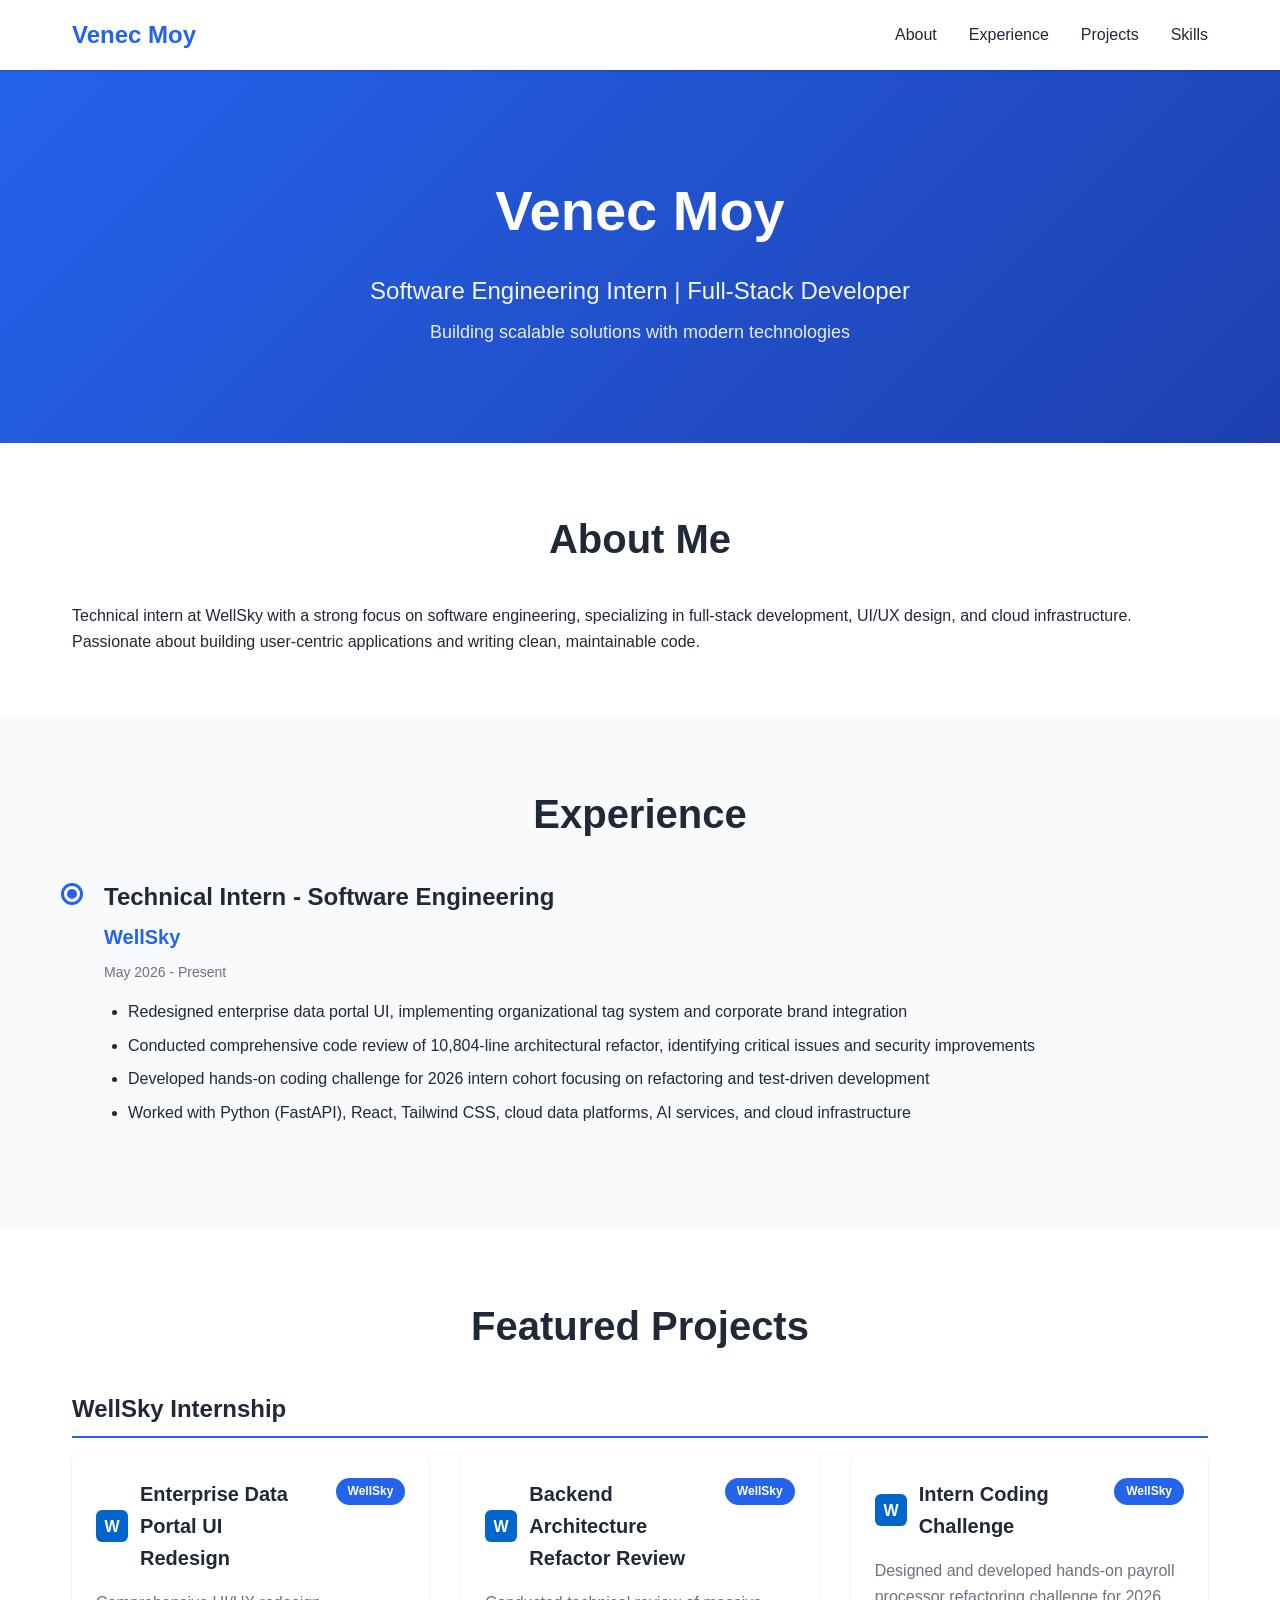
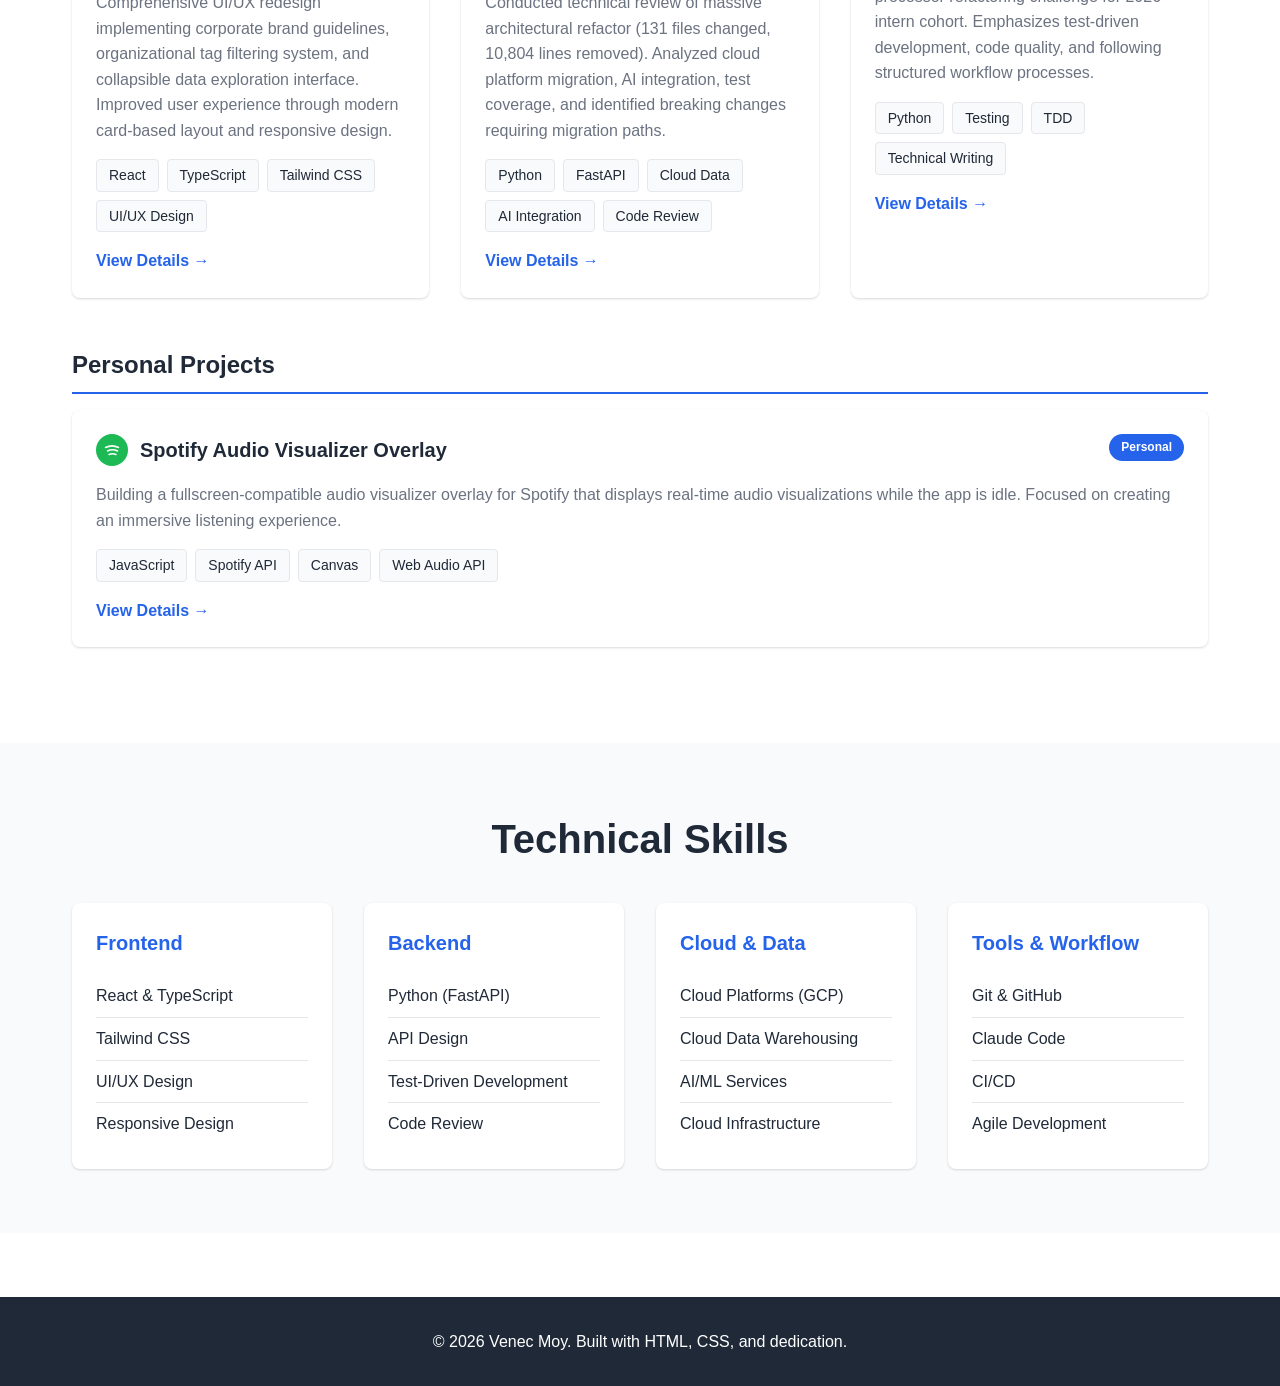
==== index.html @ 19a51bcb "Organize projects by category (WellSky vs Personal) - Separated WellSky projects from Personal proje" ====
<!DOCTYPE html>
<html lang="en">
<head>
    <meta charset="UTF-8">
    <meta name="viewport" content="width=device-width, initial-scale=1.0">
    <title>Venec Moy - Software Engineering Portfolio</title>
    <link rel="stylesheet" href="styles.css">
</head>
<body>
    <nav class="navbar">
        <div class="container">
            <h1 class="logo">Venec Moy</h1>
            <ul class="nav-links">
                <li><a href="#about">About</a></li>
                <li><a href="#experience">Experience</a></li>
                <li><a href="#projects">Projects</a></li>
                <li><a href="#skills">Skills</a></li>
            </ul>
        </div>
    </nav>

    <header class="hero">
        <div class="container">
            <h1>Venec Moy</h1>
            <p class="subtitle">Software Engineering Intern | Full-Stack Developer</p>
            <p class="tagline">Building scalable solutions with modern technologies</p>
        </div>
    </header>

    <section id="about" class="section">
        <div class="container">
            <h2>About Me</h2>
            <p>
                Technical intern at WellSky with a strong focus on software engineering,
                specializing in full-stack development, UI/UX design, and cloud infrastructure.
                Passionate about building user-centric applications and writing clean, maintainable code.
            </p>
        </div>
    </section>

    <section id="experience" class="section bg-light">
        <div class="container">
            <h2>Experience</h2>
            <div class="timeline">
                <div class="timeline-item">
                    <div class="timeline-dot"></div>
                    <div class="timeline-content">
                        <h3>Technical Intern - Software Engineering</h3>
                        <h4>WellSky</h4>
                        <p class="date">May 2026 - Present</p>
                        <ul>
                            <li>Redesigned enterprise data portal UI, implementing organizational tag system and corporate brand integration</li>
                            <li>Conducted comprehensive code review of 10,804-line architectural refactor, identifying critical issues and security improvements</li>
                            <li>Developed hands-on coding challenge for 2026 intern cohort focusing on refactoring and test-driven development</li>
                            <li>Worked with Python (FastAPI), React, Tailwind CSS, cloud data platforms, AI services, and cloud infrastructure</li>
                        </ul>
                    </div>
                </div>
            </div>
        </div>
    </section>

    <section id="projects" class="section">
        <div class="container">
            <h2>Featured Projects</h2>

            <!-- WellSky Projects -->
            <h3 class="project-category-title">WellSky Internship</h3>
            <div class="projects-grid">

                <div class="project-card">
                    <div class="project-header">
                        <div class="project-title-with-logo">
                            <img src="images/logos/wellsky-logo.svg" alt="WellSky" class="project-logo">
                            <h3>Enterprise Data Portal UI Redesign</h3>
                        </div>
                        <span class="project-tag">WellSky</span>
                    </div>
                    <p class="project-description">
                        Comprehensive UI/UX redesign implementing corporate brand guidelines, organizational tag filtering system,
                        and collapsible data exploration interface. Improved user experience through modern card-based layout
                        and responsive design.
                    </p>
                    <div class="tech-stack">
                        <span class="tech-tag">React</span>
                        <span class="tech-tag">TypeScript</span>
                        <span class="tech-tag">Tailwind CSS</span>
                        <span class="tech-tag">UI/UX Design</span>
                    </div>
                    <a href="projects/data-portal-redesign.html" class="project-link">View Details →</a>
                </div>

                <div class="project-card">
                    <div class="project-header">
                        <div class="project-title-with-logo">
                            <img src="images/logos/wellsky-logo.svg" alt="WellSky" class="project-logo">
                            <h3>Backend Architecture Refactor Review</h3>
                        </div>
                        <span class="project-tag">WellSky</span>
                    </div>
                    <p class="project-description">
                        Conducted technical review of massive architectural refactor (131 files changed, 10,804 lines removed).
                        Analyzed cloud platform migration, AI integration, test coverage, and identified breaking changes
                        requiring migration paths.
                    </p>
                    <div class="tech-stack">
                        <span class="tech-tag">Python</span>
                        <span class="tech-tag">FastAPI</span>
                        <span class="tech-tag">Cloud Data</span>
                        <span class="tech-tag">AI Integration</span>
                        <span class="tech-tag">Code Review</span>
                    </div>
                    <a href="projects/data-formulator-review.html" class="project-link">View Details →</a>
                </div>

                <div class="project-card">
                    <div class="project-header">
                        <div class="project-title-with-logo">
                            <img src="images/logos/wellsky-logo.svg" alt="WellSky" class="project-logo">
                            <h3>Intern Coding Challenge</h3>
                        </div>
                        <span class="project-tag">WellSky</span>
                    </div>
                    <p class="project-description">
                        Designed and developed hands-on payroll processor refactoring challenge for 2026 intern cohort.
                        Emphasizes test-driven development, code quality, and following structured workflow processes.
                    </p>
                    <div class="tech-stack">
                        <span class="tech-tag">Python</span>
                        <span class="tech-tag">Testing</span>
                        <span class="tech-tag">TDD</span>
                        <span class="tech-tag">Technical Writing</span>
                    </div>
                    <a href="projects/intern-quiz.html" class="project-link">View Details →</a>
                </div>

            </div>

            <!-- Personal Projects -->
            <h3 class="project-category-title">Personal Projects</h3>
            <div class="projects-grid">

                <div class="project-card">
                    <div class="project-header">
                        <div class="project-title-with-logo">
                            <img src="images/logos/spotify-logo.svg" alt="Spotify" class="project-logo">
                            <h3>Spotify Audio Visualizer Overlay</h3>
                        </div>
                        <span class="project-tag">Personal</span>
                    </div>
                    <p class="project-description">
                        Building a fullscreen-compatible audio visualizer overlay for Spotify that displays real-time
                        audio visualizations while the app is idle. Focused on creating an immersive listening experience.
                    </p>
                    <div class="tech-stack">
                        <span class="tech-tag">JavaScript</span>
                        <span class="tech-tag">Spotify API</span>
                        <span class="tech-tag">Canvas</span>
                        <span class="tech-tag">Web Audio API</span>
                    </div>
                    <a href="projects/spotify-visualizer.html" class="project-link">View Details →</a>
                </div>

            </div>
        </div>
    </section>

    <section id="skills" class="section bg-light">
        <div class="container">
            <h2>Technical Skills</h2>
            <div class="skills-grid">
                <div class="skill-category">
                    <h3>Frontend</h3>
                    <ul>
                        <li>React & TypeScript</li>
                        <li>Tailwind CSS</li>
                        <li>UI/UX Design</li>
                        <li>Responsive Design</li>
                    </ul>
                </div>
                <div class="skill-category">
                    <h3>Backend</h3>
                    <ul>
                        <li>Python (FastAPI)</li>
                        <li>API Design</li>
                        <li>Test-Driven Development</li>
                        <li>Code Review</li>
                    </ul>
                </div>
                <div class="skill-category">
                    <h3>Cloud & Data</h3>
                    <ul>
                        <li>Cloud Platforms (GCP)</li>
                        <li>Cloud Data Warehousing</li>
                        <li>AI/ML Services</li>
                        <li>Cloud Infrastructure</li>
                    </ul>
                </div>
                <div class="skill-category">
                    <h3>Tools & Workflow</h3>
                    <ul>
                        <li>Git & GitHub</li>
                        <li>Claude Code</li>
                        <li>CI/CD</li>
                        <li>Agile Development</li>
                    </ul>
                </div>
            </div>
        </div>
    </section>

    <footer class="footer">
        <div class="container">
            <p>&copy; 2026 Venec Moy. Built with HTML, CSS, and dedication.</p>
        </div>
    </footer>
</body>
</html>
---- styles.css ----
* {
    margin: 0;
    padding: 0;
    box-sizing: border-box;
}

:root {
    --primary-color: #2563eb;
    --secondary-color: #1e40af;
    --text-color: #1f2937;
    --text-light: #6b7280;
    --bg-light: #f9fafb;
    --border-color: #e5e7eb;
    --card-shadow: 0 1px 3px 0 rgba(0, 0, 0, 0.1), 0 1px 2px 0 rgba(0, 0, 0, 0.06);
    --card-shadow-hover: 0 10px 15px -3px rgba(0, 0, 0, 0.1), 0 4px 6px -2px rgba(0, 0, 0, 0.05);
}

body {
    font-family: -apple-system, BlinkMacSystemFont, 'Segoe UI', Roboto, 'Helvetica Neue', Arial, sans-serif;
    line-height: 1.6;
    color: var(--text-color);
}

.container {
    max-width: 1200px;
    margin: 0 auto;
    padding: 0 2rem;
}

/* Navbar */
.navbar {
    background: white;
    box-shadow: var(--card-shadow);
    position: sticky;
    top: 0;
    z-index: 100;
}

.navbar .container {
    display: flex;
    justify-content: space-between;
    align-items: center;
    padding: 1rem 2rem;
}

.logo {
    font-size: 1.5rem;
    font-weight: 700;
    color: var(--primary-color);
}

.nav-links {
    display: flex;
    list-style: none;
    gap: 2rem;
}

.nav-links a {
    text-decoration: none;
    color: var(--text-color);
    font-weight: 500;
    transition: color 0.3s;
}

.nav-links a:hover {
    color: var(--primary-color);
}

/* Hero Section */
.hero {
    background: linear-gradient(135deg, var(--primary-color) 0%, var(--secondary-color) 100%);
    color: white;
    padding: 6rem 0;
    text-align: center;
}

.hero h1 {
    font-size: 3.5rem;
    margin-bottom: 1rem;
    font-weight: 700;
}

.hero .subtitle {
    font-size: 1.5rem;
    margin-bottom: 0.5rem;
    opacity: 0.95;
}

.hero .tagline {
    font-size: 1.125rem;
    opacity: 0.9;
}

/* Sections */
.section {
    padding: 4rem 0;
}

.section h2 {
    font-size: 2.5rem;
    margin-bottom: 2rem;
    text-align: center;
    color: var(--text-color);
}

.bg-light {
    background-color: var(--bg-light);
}

/* Timeline */
.timeline {
    position: relative;
    padding-left: 2rem;
}

.timeline-item {
    position: relative;
    padding-bottom: 2rem;
}

.timeline-dot {
    position: absolute;
    left: -2.5rem;
    top: 0.5rem;
    width: 1rem;
    height: 1rem;
    background-color: var(--primary-color);
    border-radius: 50%;
    border: 3px solid white;
    box-shadow: 0 0 0 3px var(--primary-color);
}

.timeline-content h3 {
    font-size: 1.5rem;
    margin-bottom: 0.25rem;
    color: var(--text-color);
}

.timeline-content h4 {
    font-size: 1.25rem;
    color: var(--primary-color);
    margin-bottom: 0.5rem;
}

.timeline-content .date {
    color: var(--text-light);
    font-size: 0.875rem;
    margin-bottom: 1rem;
}

.timeline-content ul {
    margin-left: 1.5rem;
}

.timeline-content li {
    margin-bottom: 0.5rem;
    color: var(--text-color);
}

/* Project Categories */
.project-category-title {
    font-size: 1.5rem;
    color: var(--text-color);
    margin-top: 3rem;
    margin-bottom: 1rem;
    padding-bottom: 0.5rem;
    border-bottom: 2px solid var(--primary-color);
    font-weight: 600;
}

.project-category-title:first-of-type {
    margin-top: 2rem;
}

/* Projects Grid */
.projects-grid {
    display: grid;
    grid-template-columns: repeat(auto-fit, minmax(300px, 1fr));
    gap: 2rem;
    margin-bottom: 2rem;
}

.project-card {
    background: white;
    border-radius: 0.5rem;
    padding: 1.5rem;
    box-shadow: var(--card-shadow);
    transition: transform 0.3s, box-shadow 0.3s;
}

.project-card:hover {
    transform: translateY(-4px);
    box-shadow: var(--card-shadow-hover);
}

.project-header {
    display: flex;
    justify-content: space-between;
    align-items: flex-start;
    margin-bottom: 1rem;
    gap: 1rem;
}

.project-title-with-logo {
    display: flex;
    align-items: center;
    gap: 0.75rem;
    flex: 1;
}

.project-logo {
    width: 32px;
    height: 32px;
    object-fit: contain;
    flex-shrink: 0;
}

.project-header h3 {
    font-size: 1.25rem;
    color: var(--text-color);
    flex: 1;
}

.project-tag {
    background-color: var(--primary-color);
    color: white;
    padding: 0.25rem 0.75rem;
    border-radius: 9999px;
    font-size: 0.75rem;
    font-weight: 600;
    white-space: nowrap;
    margin-left: 0.5rem;
}

.project-description {
    color: var(--text-light);
    margin-bottom: 1rem;
    line-height: 1.6;
}

.tech-stack {
    display: flex;
    flex-wrap: wrap;
    gap: 0.5rem;
    margin-bottom: 1rem;
}

.tech-tag {
    background-color: var(--bg-light);
    color: var(--text-color);
    padding: 0.25rem 0.75rem;
    border-radius: 0.25rem;
    font-size: 0.875rem;
    border: 1px solid var(--border-color);
}

.project-link {
    color: var(--primary-color);
    text-decoration: none;
    font-weight: 600;
    display: inline-block;
    transition: color 0.3s;
}

.project-link:hover {
    color: var(--secondary-color);
}

/* Skills Grid */
.skills-grid {
    display: grid;
    grid-template-columns: repeat(auto-fit, minmax(250px, 1fr));
    gap: 2rem;
    margin-top: 2rem;
}

.skill-category {
    background: white;
    padding: 1.5rem;
    border-radius: 0.5rem;
    box-shadow: var(--card-shadow);
}

.skill-category h3 {
    font-size: 1.25rem;
    margin-bottom: 1rem;
    color: var(--primary-color);
    text-align: left;
}

.skill-category ul {
    list-style: none;
}

.skill-category li {
    padding: 0.5rem 0;
    color: var(--text-color);
    border-bottom: 1px solid var(--border-color);
}

.skill-category li:last-child {
    border-bottom: none;
}

/* Footer */
.footer {
    background-color: var(--text-color);
    color: white;
    text-align: center;
    padding: 2rem 0;
    margin-top: 4rem;
}

/* Responsive */
@media (max-width: 768px) {
    .hero h1 {
        font-size: 2.5rem;
    }

    .hero .subtitle {
        font-size: 1.25rem;
    }

    .navbar .container {
        flex-direction: column;
        gap: 1rem;
    }

    .nav-links {
        gap: 1rem;
    }

    .section h2 {
        font-size: 2rem;
    }

    .projects-grid {
        grid-template-columns: 1fr;
    }
}
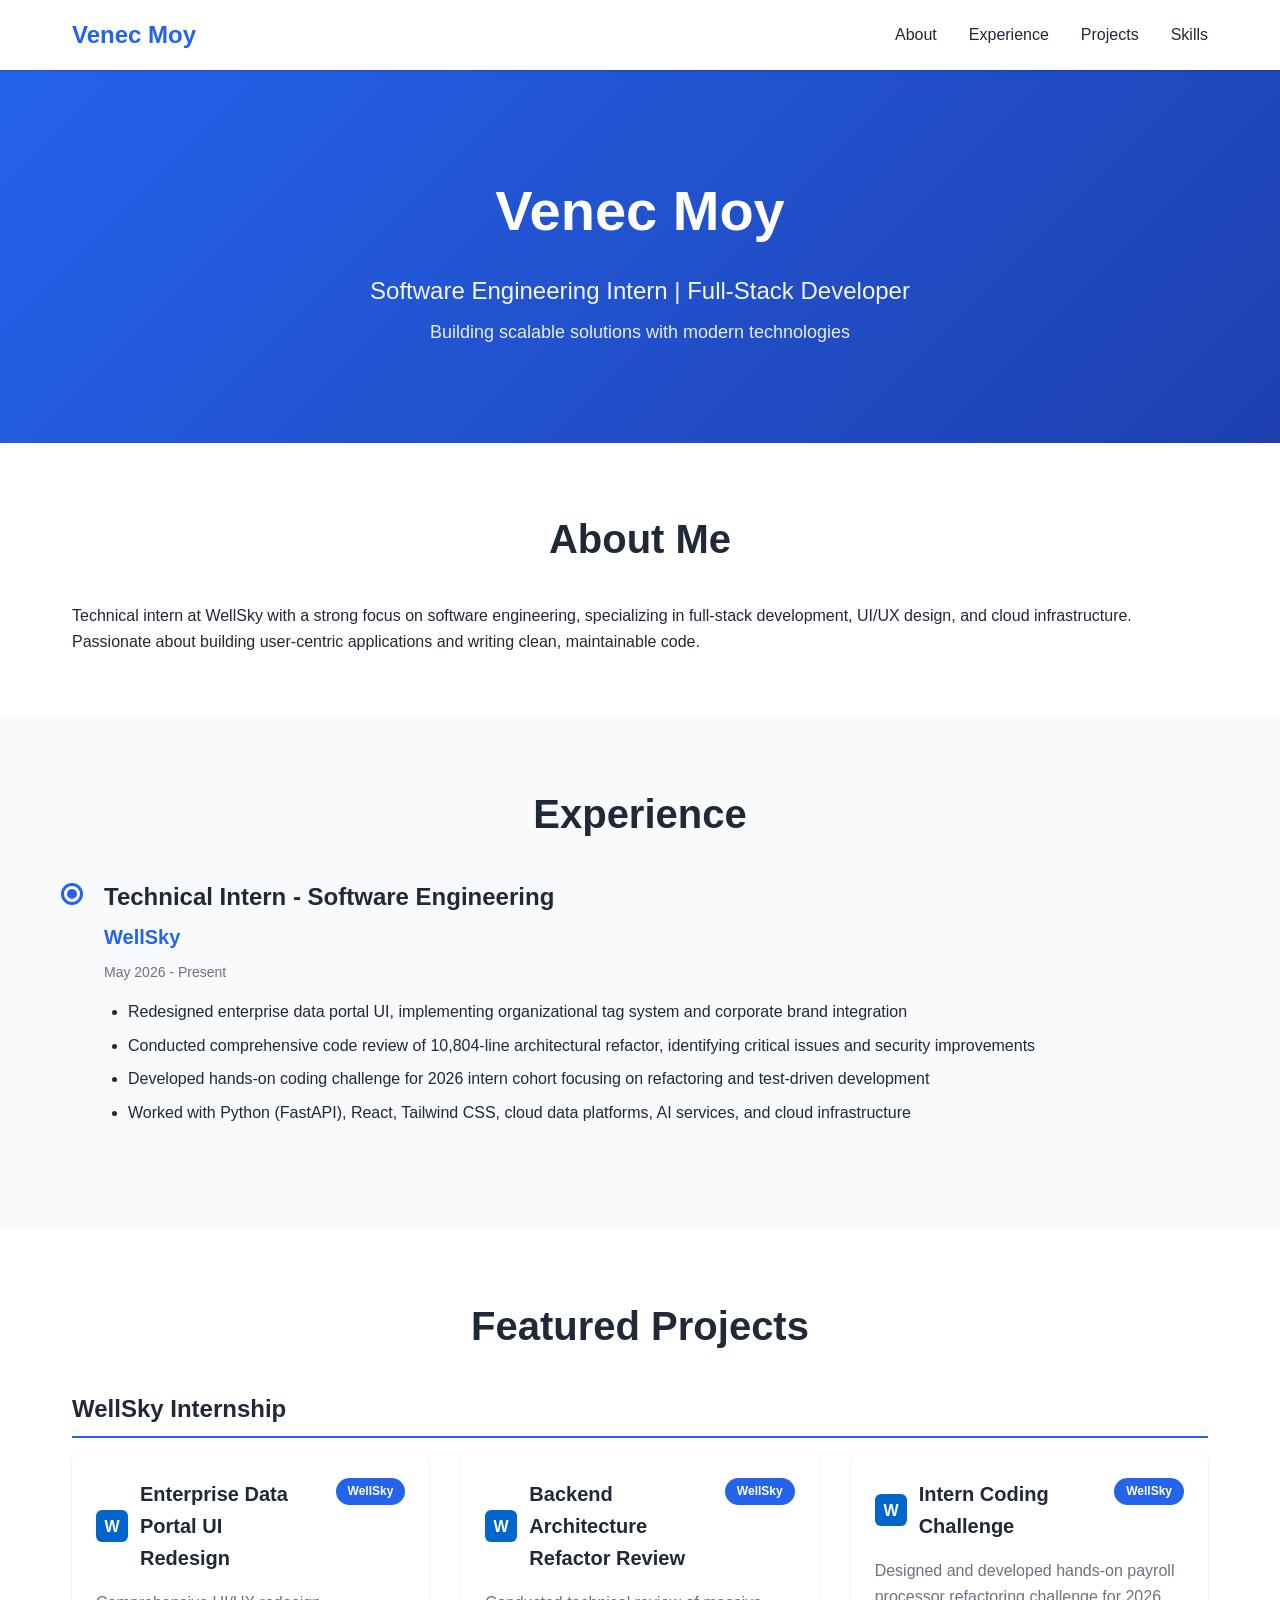
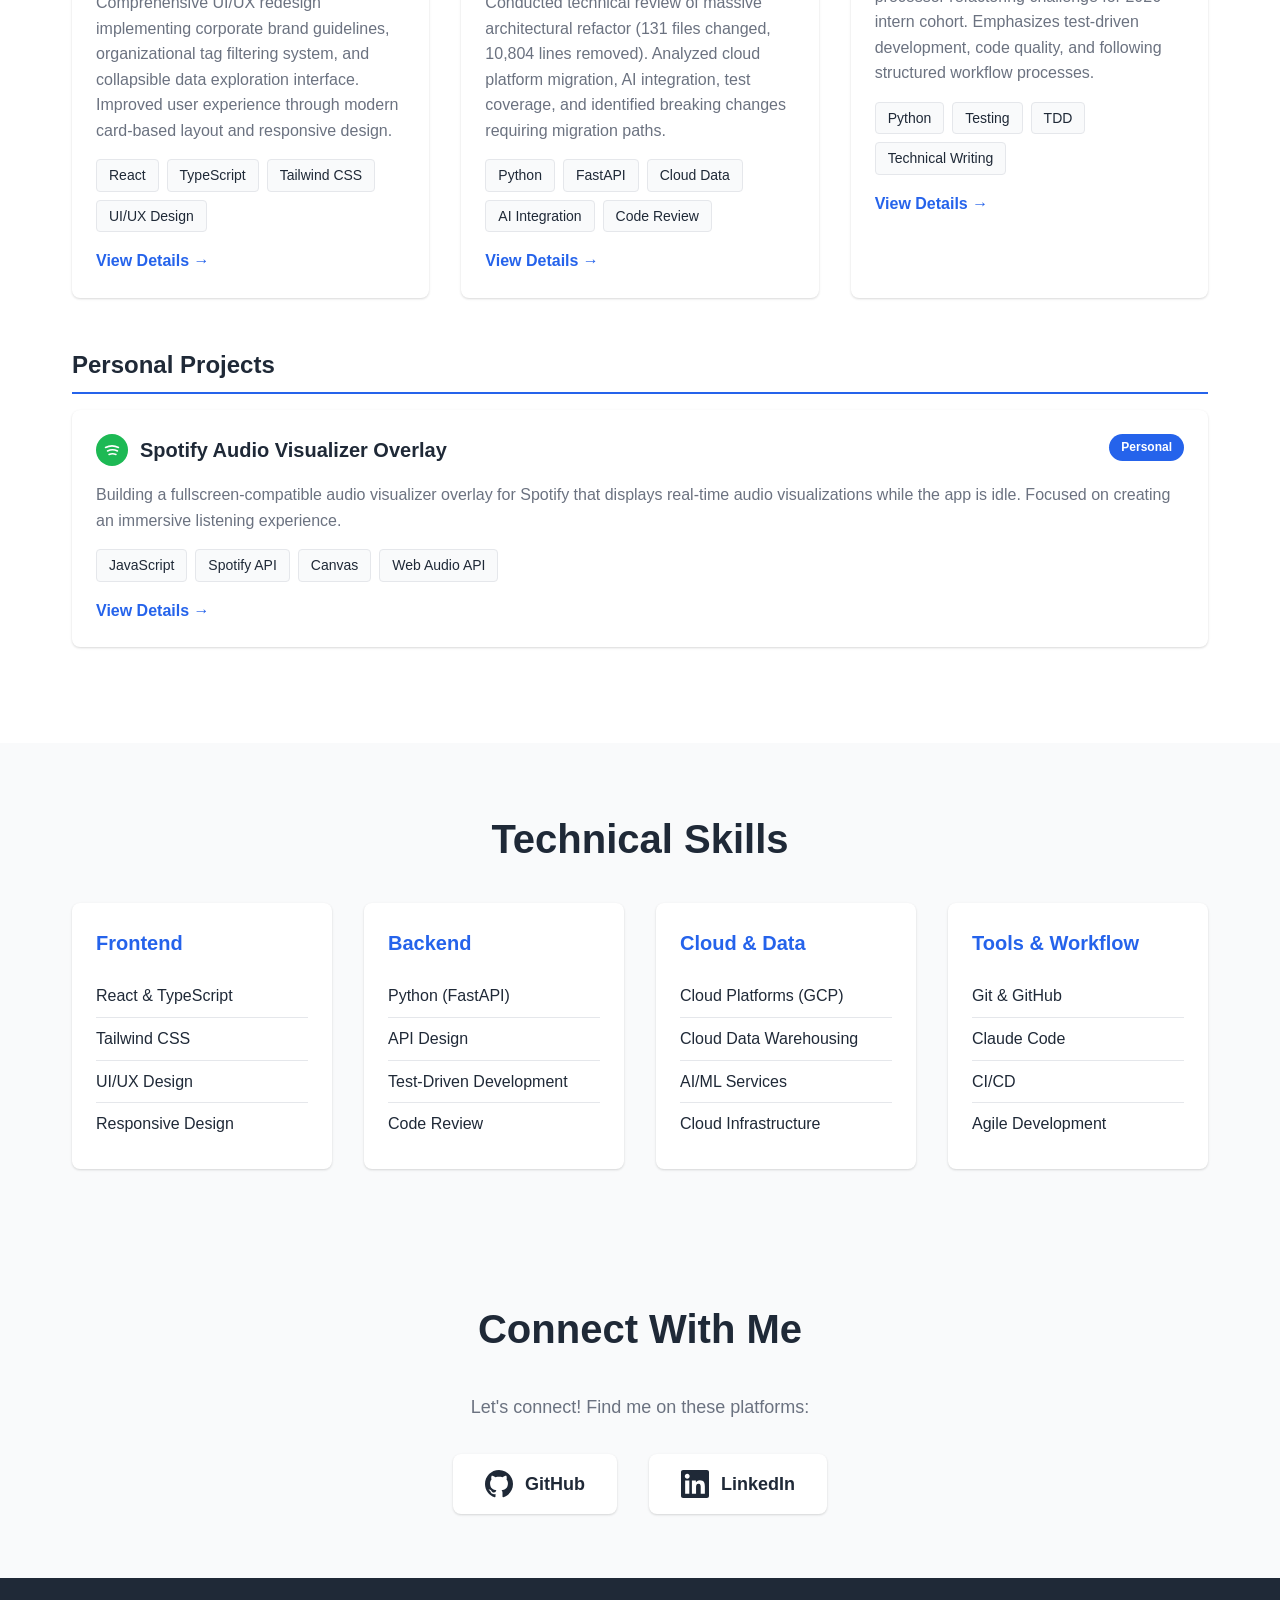
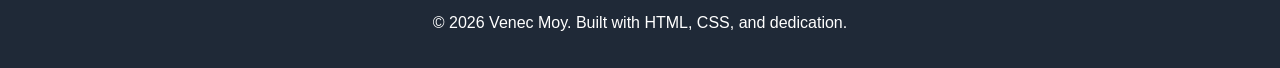
==== commit 456b47b1: "Add Connect With Me section with GitHub and LinkedIn links" ====
--- a/index.html
+++ b/index.html
@@ -209,6 +209,28 @@
         </div>
     </section>
 
+    <!-- Connect Section -->
+    <section id="connect" class="section connect-section">
+        <div class="container">
+            <h2 class="section-title">Connect With Me</h2>
+            <p class="connect-intro">Let's connect! Find me on these platforms:</p>
+            <div class="social-links">
+                <a href="https://github.com/venecsmoy" target="_blank" rel="noopener noreferrer" class="social-link">
+                    <svg class="social-icon" viewBox="0 0 24 24" fill="currentColor">
+                        <path d="M12 0c-6.626 0-12 5.373-12 12 0 5.302 3.438 9.8 8.207 11.387.599.111.793-.261.793-.577v-2.234c-3.338.726-4.033-1.416-4.033-1.416-.546-1.387-1.333-1.756-1.333-1.756-1.089-.745.083-.729.083-.729 1.205.084 1.839 1.237 1.839 1.237 1.07 1.834 2.807 1.304 3.492.997.107-.775.418-1.305.762-1.604-2.665-.305-5.467-1.334-5.467-5.931 0-1.311.469-2.381 1.236-3.221-.124-.303-.535-1.524.117-3.176 0 0 1.008-.322 3.301 1.23.957-.266 1.983-.399 3.003-.404 1.02.005 2.047.138 3.006.404 2.291-1.552 3.297-1.23 3.297-1.23.653 1.653.242 2.874.118 3.176.77.84 1.235 1.911 1.235 3.221 0 4.609-2.807 5.624-5.479 5.921.43.372.823 1.102.823 2.222v3.293c0 .319.192.694.801.576 4.765-1.589 8.199-6.086 8.199-11.386 0-6.627-5.373-12-12-12z"/>
+                    </svg>
+                    <span>GitHub</span>
+                </a>
+                <a href="https://www.linkedin.com/in/venec-moy" target="_blank" rel="noopener noreferrer" class="social-link">
+                    <svg class="social-icon" viewBox="0 0 24 24" fill="currentColor">
+                        <path d="M20.447 20.452h-3.554v-5.569c0-1.328-.027-3.037-1.852-3.037-1.853 0-2.136 1.445-2.136 2.939v5.667H9.351V9h3.414v1.561h.046c.477-.9 1.637-1.85 3.37-1.85 3.601 0 4.267 2.37 4.267 5.455v6.286zM5.337 7.433c-1.144 0-2.063-.926-2.063-2.065 0-1.138.92-2.063 2.063-2.063 1.14 0 2.064.925 2.064 2.063 0 1.139-.925 2.065-2.064 2.065zm1.782 13.019H3.555V9h3.564v11.452zM22.225 0H1.771C.792 0 0 .774 0 1.729v20.542C0 23.227.792 24 1.771 24h20.451C23.2 24 24 23.227 24 22.271V1.729C24 .774 23.2 0 22.222 0h.003z"/>
+                    </svg>
+                    <span>LinkedIn</span>
+                </a>
+            </div>
+        </div>
+    </section>
+
     <footer class="footer">
         <div class="container">
             <p>&copy; 2026 Venec Moy. Built with HTML, CSS, and dedication.</p>
--- a/styles.css
+++ b/styles.css
@@ -302,13 +302,63 @@
     border-bottom: none;
 }
 
+/* Connect Section */
+.connect-section {
+    background-color: var(--bg-light);
+    padding: 4rem 0;
+    text-align: center;
+}
+
+.connect-intro {
+    color: var(--text-light);
+    font-size: 1.125rem;
+    margin-bottom: 2rem;
+}
+
+.social-links {
+    display: flex;
+    justify-content: center;
+    gap: 2rem;
+    flex-wrap: wrap;
+}
+
+.social-link {
+    display: flex;
+    align-items: center;
+    gap: 0.75rem;
+    background: white;
+    padding: 1rem 2rem;
+    border-radius: 0.5rem;
+    text-decoration: none;
+    color: var(--text-color);
+    font-weight: 600;
+    font-size: 1.125rem;
+    box-shadow: var(--card-shadow);
+    transition: all 0.3s ease;
+}
+
+.social-link:hover {
+    transform: translateY(-4px);
+    box-shadow: var(--card-shadow-hover);
+    color: var(--primary-color);
+}
+
+.social-icon {
+    width: 28px;
+    height: 28px;
+    transition: transform 0.3s ease;
+}
+
+.social-link:hover .social-icon {
+    transform: scale(1.1);
+}
+
 /* Footer */
 .footer {
     background-color: var(--text-color);
     color: white;
     text-align: center;
     padding: 2rem 0;
-    margin-top: 4rem;
 }
 
 /* Responsive */
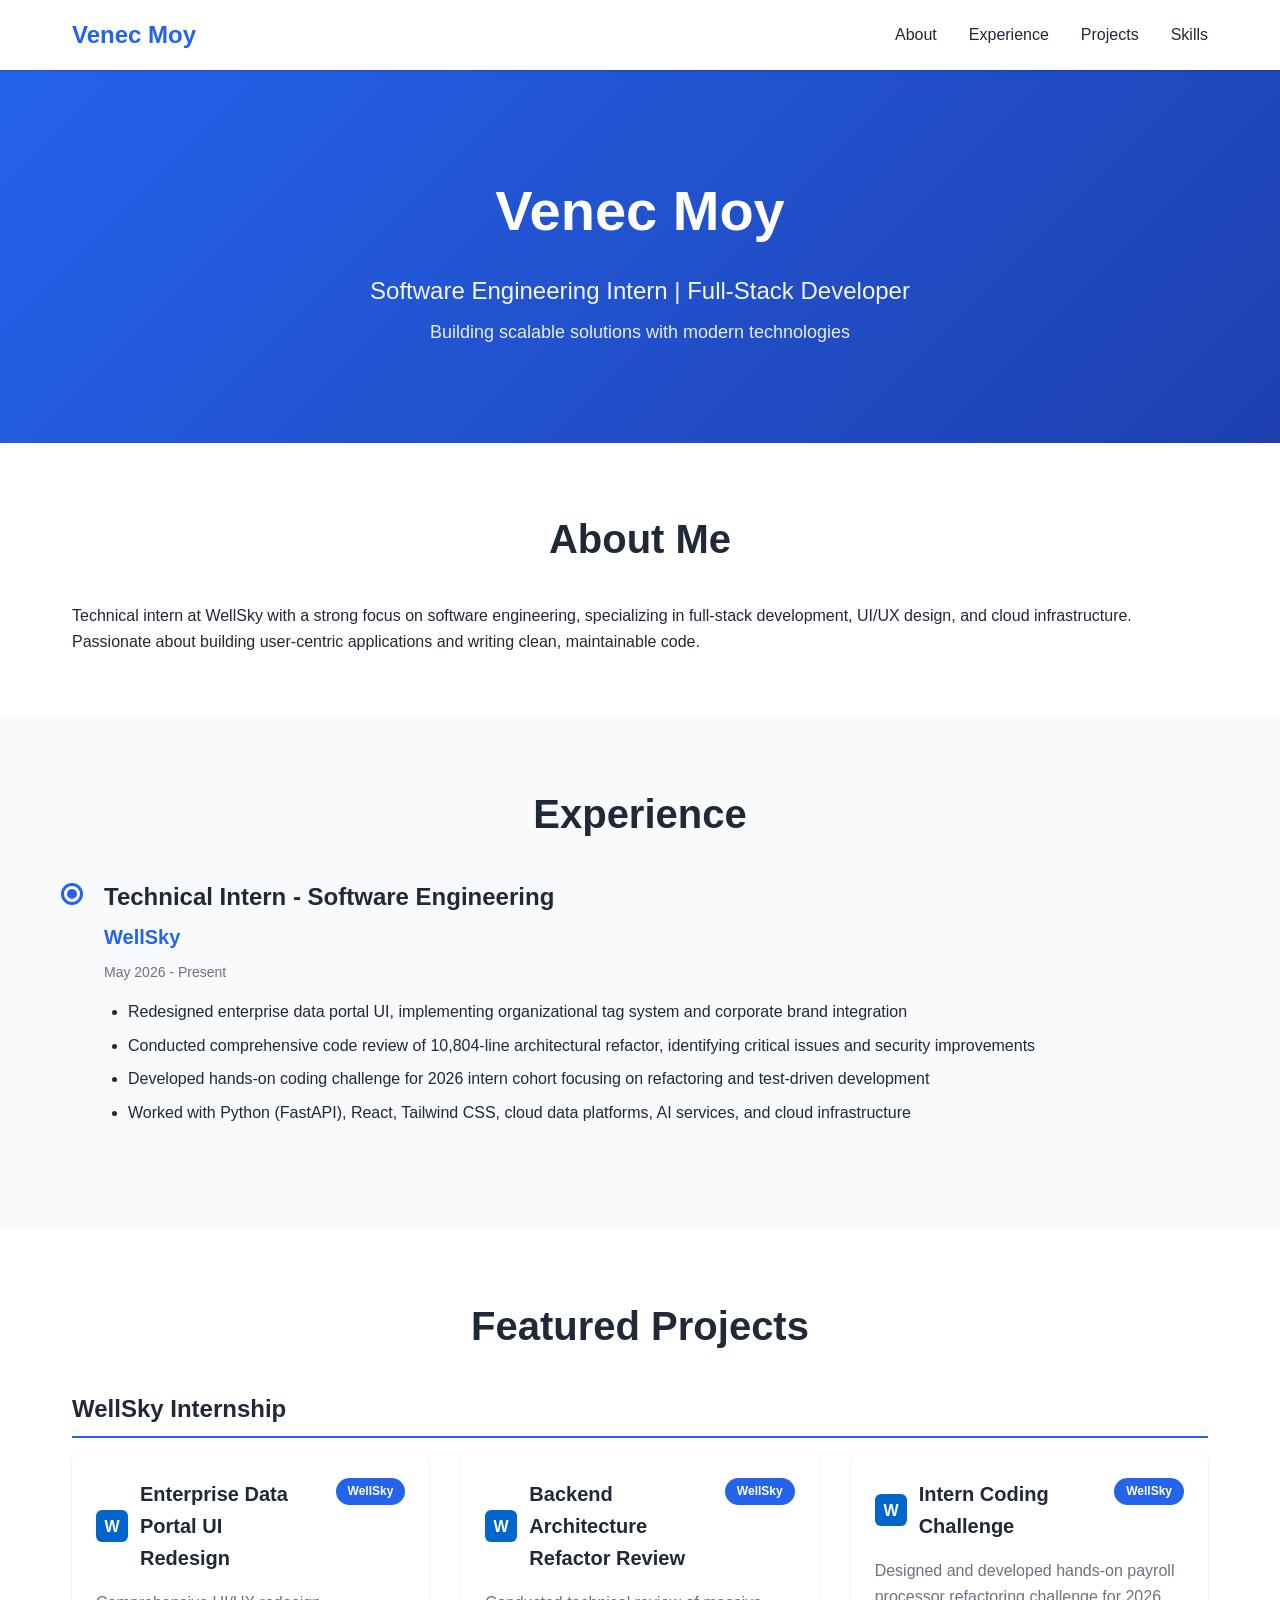
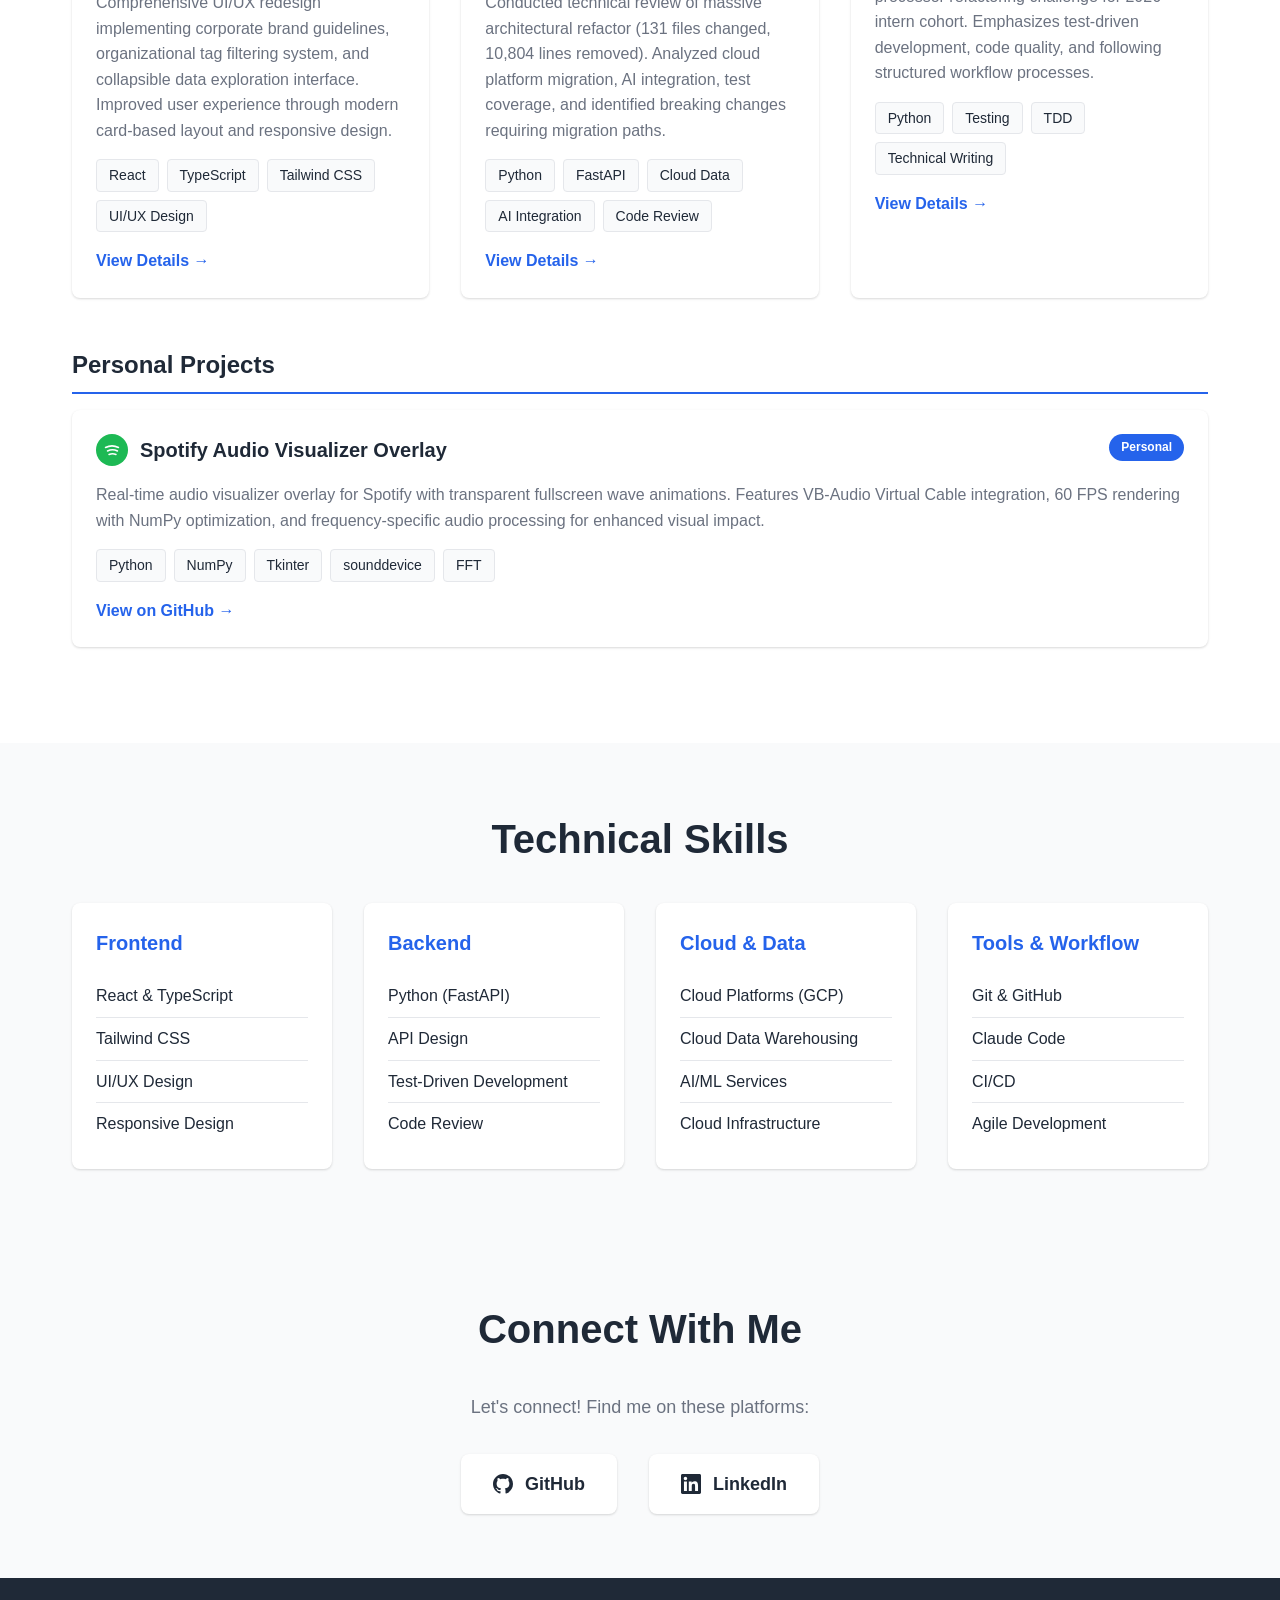
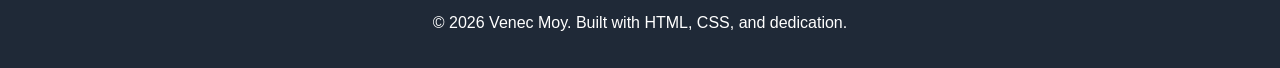
==== commit 7ea06c01: "Update Spotify Audio Visualizer project details - Update tech stack to reflect Python implementation" ====
--- a/index.html
+++ b/index.html
@@ -149,16 +149,18 @@
                         <span class="project-tag">Personal</span>
                     </div>
                     <p class="project-description">
-                        Building a fullscreen-compatible audio visualizer overlay for Spotify that displays real-time
-                        audio visualizations while the app is idle. Focused on creating an immersive listening experience.
-                    </p>
-                    <div class="tech-stack">
-                        <span class="tech-tag">JavaScript</span>
-                        <span class="tech-tag">Spotify API</span>
-                        <span class="tech-tag">Canvas</span>
-                        <span class="tech-tag">Web Audio API</span>
-                    </div>
-                    <a href="projects/spotify-visualizer.html" class="project-link">View Details →</a>
+                        Real-time audio visualizer overlay for Spotify with transparent fullscreen wave animations.
+                        Features VB-Audio Virtual Cable integration, 60 FPS rendering with NumPy optimization, and
+                        frequency-specific audio processing for enhanced visual impact.
+                    </p>
+                    <div class="tech-stack">
+                        <span class="tech-tag">Python</span>
+                        <span class="tech-tag">NumPy</span>
+                        <span class="tech-tag">Tkinter</span>
+                        <span class="tech-tag">sounddevice</span>
+                        <span class="tech-tag">FFT</span>
+                    </div>
+                    <a href="https://github.com/venecsmoy/spotify-wave-visualizer" target="_blank" class="project-link">View on GitHub →</a>
                 </div>
 
             </div>
--- a/styles.css
+++ b/styles.css
@@ -344,8 +344,8 @@
 }
 
 .social-icon {
-    width: 28px;
-    height: 28px;
+    width: 20px;
+    height: 20px;
     transition: transform 0.3s ease;
 }
 
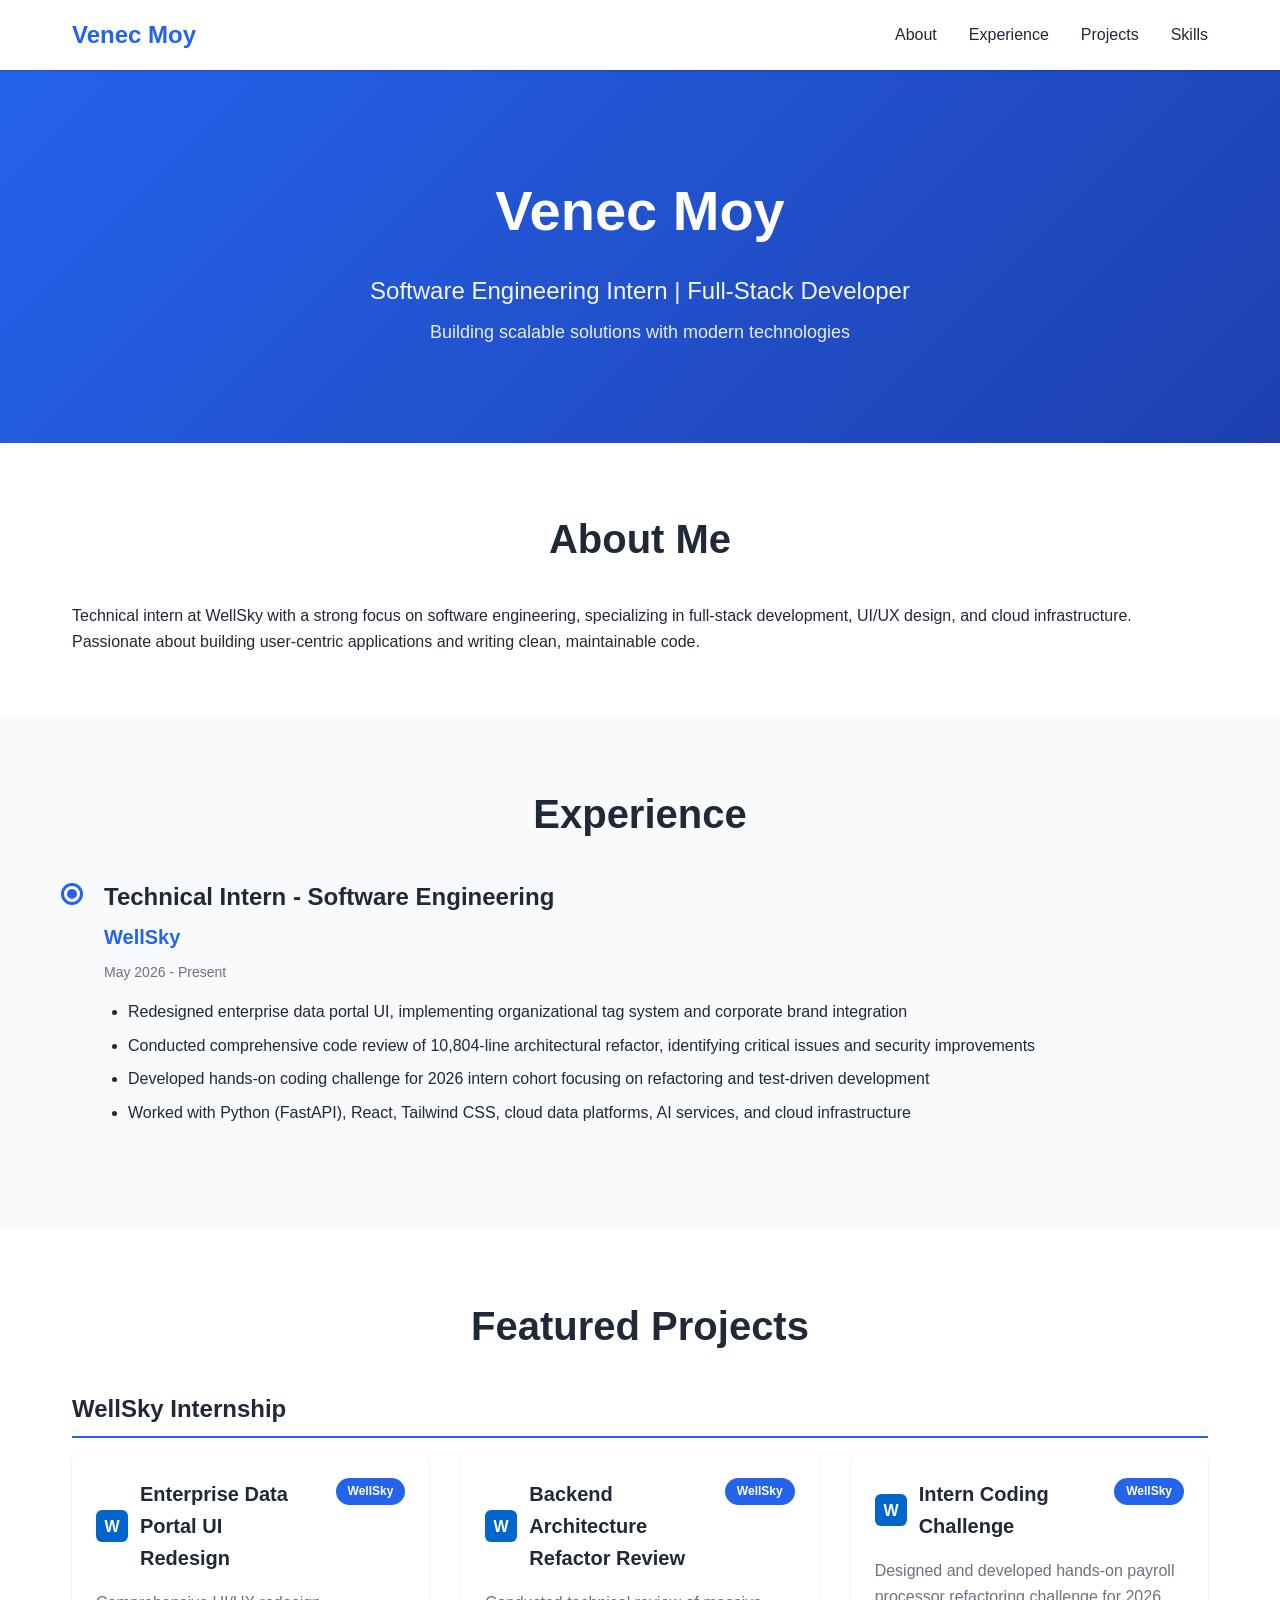
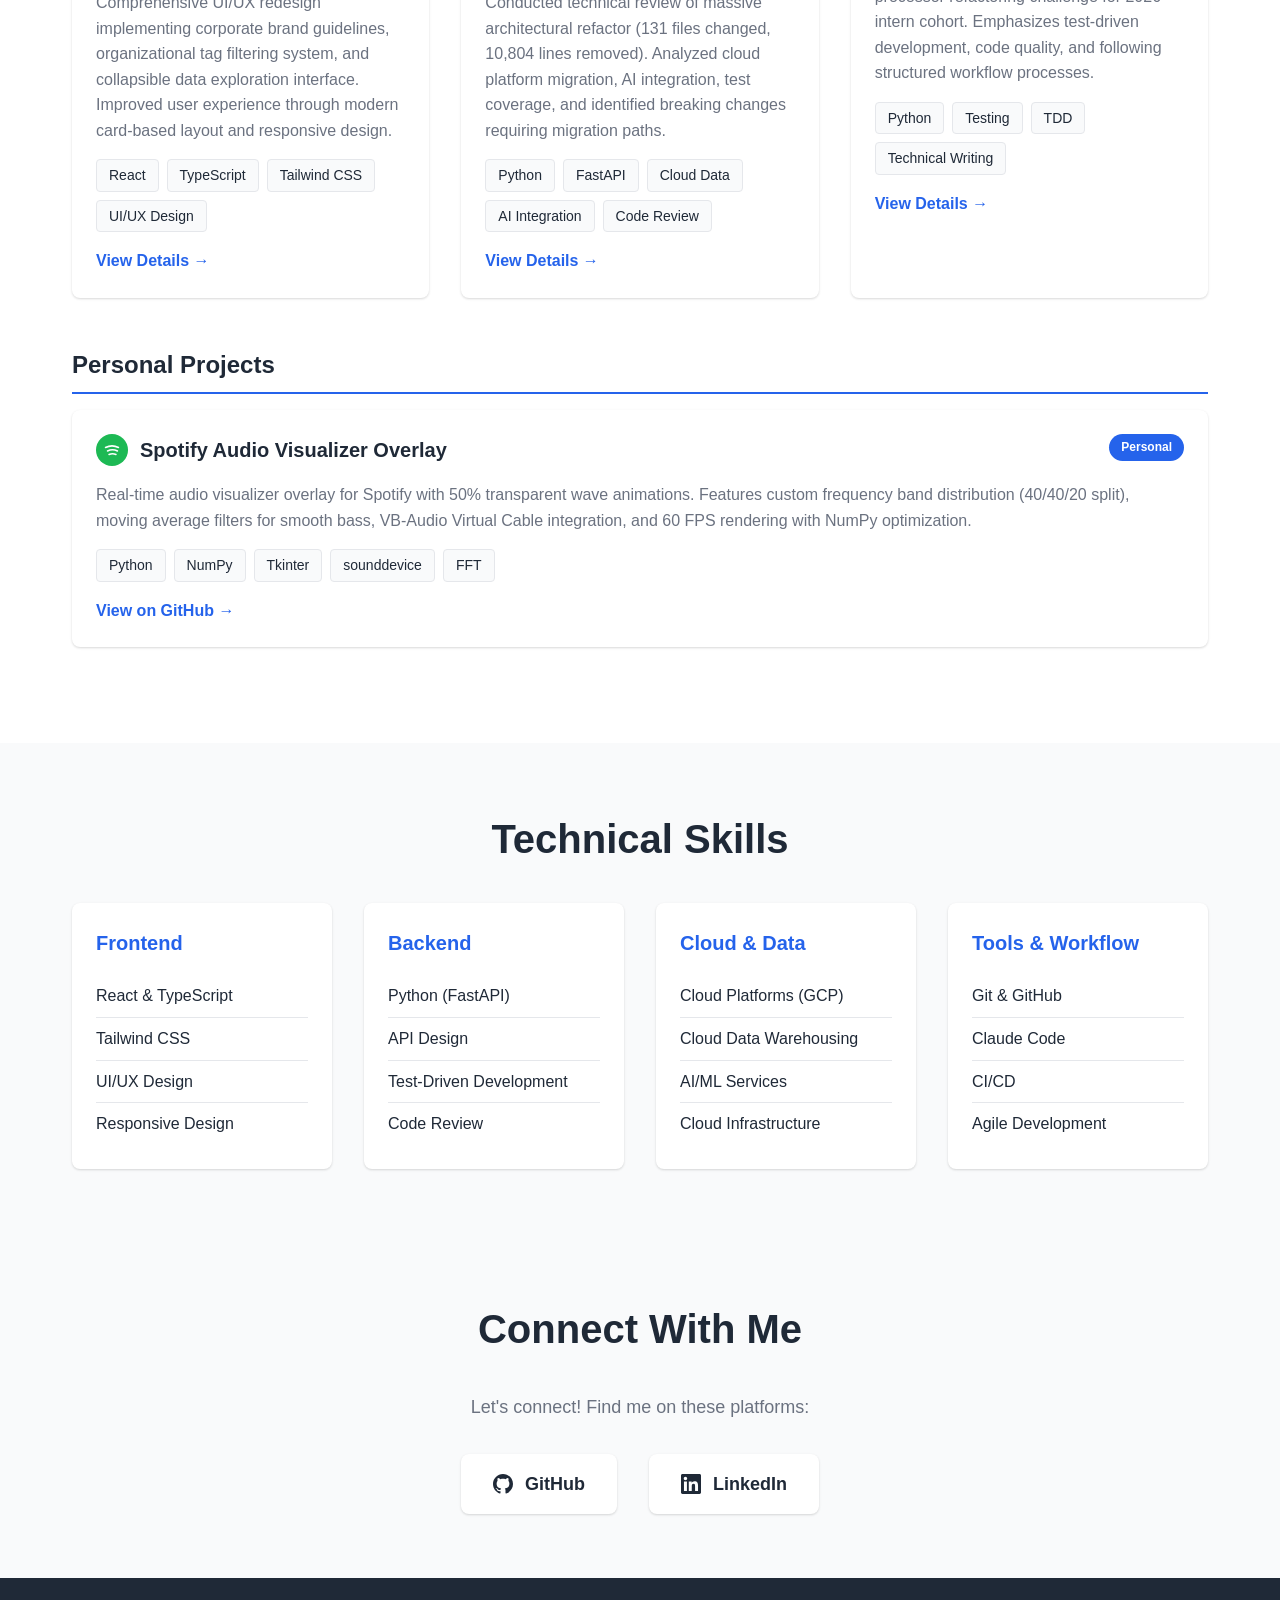
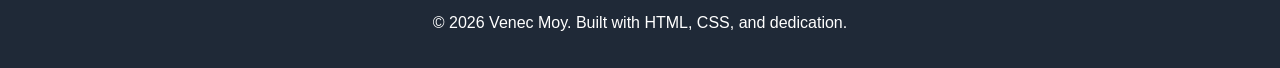
==== commit 91eb358c: "Update Spotify Visualizer with advanced features - Highlight 50% transparency and custom frequency d" ====
--- a/index.html
+++ b/index.html
@@ -149,9 +149,9 @@
                         <span class="project-tag">Personal</span>
                     </div>
                     <p class="project-description">
-                        Real-time audio visualizer overlay for Spotify with transparent fullscreen wave animations.
-                        Features VB-Audio Virtual Cable integration, 60 FPS rendering with NumPy optimization, and
-                        frequency-specific audio processing for enhanced visual impact.
+                        Real-time audio visualizer overlay for Spotify with 50% transparent wave animations.
+                        Features custom frequency band distribution (40/40/20 split), moving average filters for smooth bass,
+                        VB-Audio Virtual Cable integration, and 60 FPS rendering with NumPy optimization.
                     </p>
                     <div class="tech-stack">
                         <span class="tech-tag">Python</span>
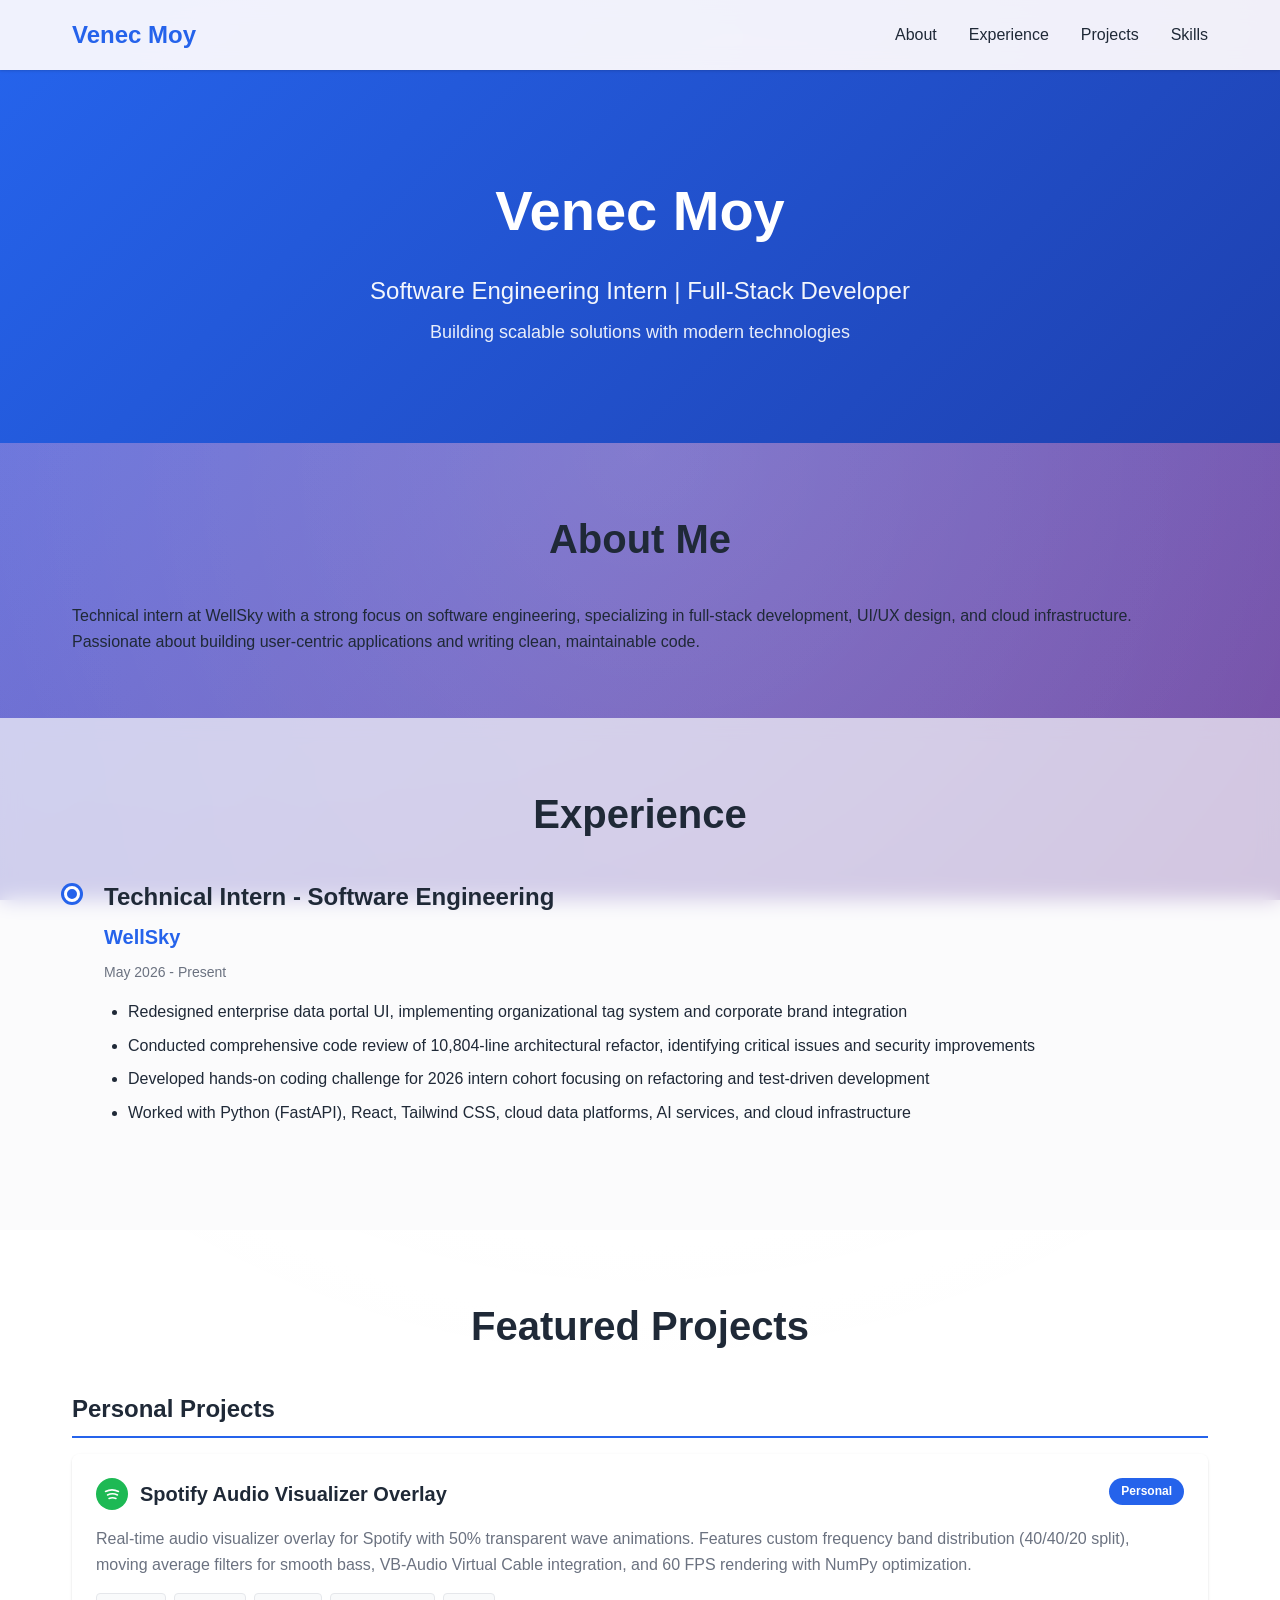
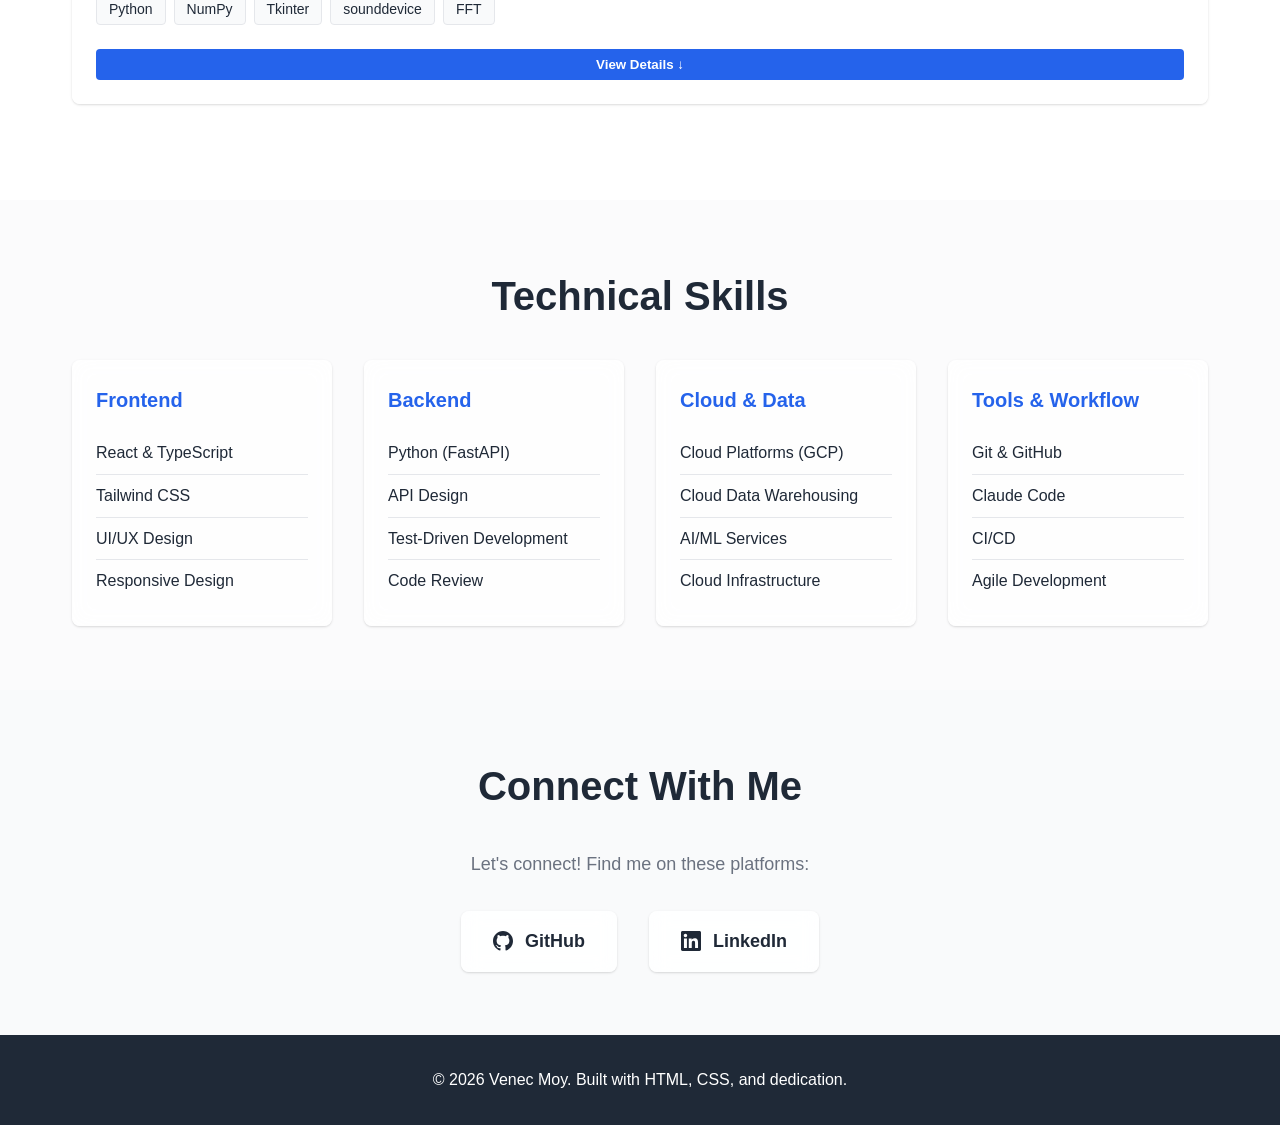
==== commit c65a5259: "Add animated wave backdrop and enhance project details - Add animated gradient wave backdrop with ro" ====
--- a/index.html
+++ b/index.html
@@ -7,6 +7,8 @@
     <link rel="stylesheet" href="styles.css">
 </head>
 <body>
+    <div class="wave-backdrop"></div>
+
     <nav class="navbar">
         <div class="container">
             <h1 class="logo">Venec Moy</h1>
@@ -64,83 +66,11 @@
         <div class="container">
             <h2>Featured Projects</h2>
 
-            <!-- WellSky Projects -->
-            <h3 class="project-category-title">WellSky Internship</h3>
-            <div class="projects-grid">
-
-                <div class="project-card">
-                    <div class="project-header">
-                        <div class="project-title-with-logo">
-                            <img src="images/logos/wellsky-logo.svg" alt="WellSky" class="project-logo">
-                            <h3>Enterprise Data Portal UI Redesign</h3>
-                        </div>
-                        <span class="project-tag">WellSky</span>
-                    </div>
-                    <p class="project-description">
-                        Comprehensive UI/UX redesign implementing corporate brand guidelines, organizational tag filtering system,
-                        and collapsible data exploration interface. Improved user experience through modern card-based layout
-                        and responsive design.
-                    </p>
-                    <div class="tech-stack">
-                        <span class="tech-tag">React</span>
-                        <span class="tech-tag">TypeScript</span>
-                        <span class="tech-tag">Tailwind CSS</span>
-                        <span class="tech-tag">UI/UX Design</span>
-                    </div>
-                    <a href="projects/data-portal-redesign.html" class="project-link">View Details →</a>
-                </div>
-
-                <div class="project-card">
-                    <div class="project-header">
-                        <div class="project-title-with-logo">
-                            <img src="images/logos/wellsky-logo.svg" alt="WellSky" class="project-logo">
-                            <h3>Backend Architecture Refactor Review</h3>
-                        </div>
-                        <span class="project-tag">WellSky</span>
-                    </div>
-                    <p class="project-description">
-                        Conducted technical review of massive architectural refactor (131 files changed, 10,804 lines removed).
-                        Analyzed cloud platform migration, AI integration, test coverage, and identified breaking changes
-                        requiring migration paths.
-                    </p>
-                    <div class="tech-stack">
-                        <span class="tech-tag">Python</span>
-                        <span class="tech-tag">FastAPI</span>
-                        <span class="tech-tag">Cloud Data</span>
-                        <span class="tech-tag">AI Integration</span>
-                        <span class="tech-tag">Code Review</span>
-                    </div>
-                    <a href="projects/data-formulator-review.html" class="project-link">View Details →</a>
-                </div>
-
-                <div class="project-card">
-                    <div class="project-header">
-                        <div class="project-title-with-logo">
-                            <img src="images/logos/wellsky-logo.svg" alt="WellSky" class="project-logo">
-                            <h3>Intern Coding Challenge</h3>
-                        </div>
-                        <span class="project-tag">WellSky</span>
-                    </div>
-                    <p class="project-description">
-                        Designed and developed hands-on payroll processor refactoring challenge for 2026 intern cohort.
-                        Emphasizes test-driven development, code quality, and following structured workflow processes.
-                    </p>
-                    <div class="tech-stack">
-                        <span class="tech-tag">Python</span>
-                        <span class="tech-tag">Testing</span>
-                        <span class="tech-tag">TDD</span>
-                        <span class="tech-tag">Technical Writing</span>
-                    </div>
-                    <a href="projects/intern-quiz.html" class="project-link">View Details →</a>
-                </div>
-
-            </div>
-
             <!-- Personal Projects -->
             <h3 class="project-category-title">Personal Projects</h3>
             <div class="projects-grid">
 
-                <div class="project-card">
+                <div class="project-card expandable">
                     <div class="project-header">
                         <div class="project-title-with-logo">
                             <img src="images/logos/spotify-logo.svg" alt="Spotify" class="project-logo">
@@ -160,7 +90,160 @@
                         <span class="tech-tag">sounddevice</span>
                         <span class="tech-tag">FFT</span>
                     </div>
-                    <a href="https://github.com/venecsmoy/spotify-wave-visualizer" target="_blank" class="project-link">View on GitHub →</a>
+                    <button class="project-toggle" onclick="toggleProject('spotify-details')">View Details ↓</button>
+
+                    <div id="spotify-details" class="project-details" style="display: none;">
+                        <div class="detail-section">
+                            <h4>Overview</h4>
+                            <p>
+                                A real-time audio visualizer that creates a transparent overlay at the top of your screen,
+                                displaying smooth waveform visualizations synchronized with Spotify (or any audio) playback. The visualizer
+                                uses FFT (Fast Fourier Transform) to analyze audio frequencies and renders them as flowing
+                                waves across the screen width, with bass frequencies on the left and vocals/highs on the right.
+                            </p>
+                            <div class="highlight-note">
+                                <strong>Key Achievement:</strong> Built a production-ready desktop audio visualizer with
+                                RMS-based silence detection, frequency-mapped visualization, and VB-CABLE integration for
+                                system-wide audio capture—all running at 60 FPS with minimal CPU overhead.
+                            </div>
+                        </div>
+
+                        <div class="detail-section">
+                            <h4>Features</h4>
+                            <ul>
+                                <li><strong>Transparent Overlay:</strong> Full-width window at top of screen with transparent background</li>
+                                <li><strong>Real-Time FFT Analysis:</strong> Fast Fourier Transform visualization of audio frequencies</li>
+                                <li><strong>Frequency-Mapped Waves:</strong> Bass on left, vocals/mids in center, highs on right</li>
+                                <li><strong>Smart Silence Detection:</strong> RMS-based detection that fades to flat when music is paused</li>
+                                <li><strong>Smooth 60 FPS Animation:</strong> Bezier curve smoothing for fluid motion</li>
+                                <li><strong>VB-CABLE Integration:</strong> Captures system-wide audio via virtual audio cable</li>
+                                <li><strong>Always-on-Top:</strong> Stays visible over all applications including fullscreen</li>
+                            </ul>
+                        </div>
+
+                        <div class="detail-section">
+                            <h4>Installation</h4>
+                            <h5>Prerequisites</h5>
+                            <ul>
+                                <li><strong>Python 3.8+</strong> with pip</li>
+                                <li><strong>VB-Audio Virtual Cable</strong> - <a href="https://vb-audio.com/Cable/" target="_blank" style="color: var(--primary-color);">Download here</a></li>
+                            </ul>
+
+                            <h5>Install Dependencies</h5>
+                            <pre class="code-snippet">pip install -r requirements.txt</pre>
+                        </div>
+
+                        <div class="detail-section">
+                            <h4>Setup</h4>
+                            <h5>1. Install VB-Audio Virtual Cable</h5>
+                            <ol>
+                                <li>Download from <a href="https://vb-audio.com/Cable/" target="_blank" style="color: var(--primary-color);">https://vb-audio.com/Cable/</a></li>
+                                <li>Extract and run <code>VBCABLE_Setup_x64.exe</code> as Administrator</li>
+                                <li>Click "Install Driver"</li>
+                                <li><strong>Restart your computer</strong> (required!)</li>
+                            </ol>
+
+                            <h5>2. Configure Windows Audio</h5>
+                            <p><strong>Playback Tab:</strong></p>
+                            <ol>
+                                <li>Right-click speaker icon → "Open Sound settings"</li>
+                                <li>Click "Sound Control Panel"</li>
+                                <li>Right-click <strong>"CABLE Input"</strong> → <strong>"Set as Default Device"</strong></li>
+                                <li>Click "Apply"</li>
+                            </ol>
+
+                            <p><strong>Recording Tab:</strong></p>
+                            <ol>
+                                <li>Right-click <strong>"CABLE Output"</strong> → <strong>"Properties"</strong></li>
+                                <li>Go to <strong>"Listen"</strong> tab</li>
+                                <li>Check <strong>"Listen to this device"</strong></li>
+                                <li>Select your real headphones/speakers from dropdown</li>
+                                <li>Click "Apply" → "OK"</li>
+                            </ol>
+
+                            <p style="margin-top: 1rem;">Now Spotify audio will play through the virtual cable (captured by visualizer) and route back to your headphones (so you can hear it).</p>
+                        </div>
+
+                        <div class="detail-section">
+                            <h4>Usage</h4>
+                            <pre class="code-snippet">python visualizer.py</pre>
+                            <p><strong>Controls:</strong></p>
+                            <ul>
+                                <li><strong>ESC</strong> - Close visualizer</li>
+                            </ul>
+                        </div>
+
+                        <div class="detail-section">
+                            <h4>How It Works</h4>
+                            <h5>Audio Pipeline</h5>
+                            <pre class="code-snippet">Spotify → CABLE Input (virtual speaker)
+    ↓
+CABLE Output (virtual microphone) → Visualizer (FFT)
+    ↓
+Listen Mode → Your Headphones</pre>
+
+                            <h5>Technical Details</h5>
+                            <ul>
+                                <li><strong>Sample Rate:</strong> 44.1 kHz</li>
+                                <li><strong>Chunk Size:</strong> 2048 samples</li>
+                                <li><strong>Wave Points:</strong> 300 frequency bands</li>
+                                <li><strong>Update Rate:</strong> ~60 FPS (16ms intervals)</li>
+                                <li><strong>Frequency Range:</strong> 0 Hz - 8.8 kHz (40% of FFT spectrum)</li>
+                                <li><strong>Silence Threshold:</strong> RMS < 0.001</li>
+                            </ul>
+
+                            <h5>Frequency Distribution</h5>
+                            <ul>
+                                <li><strong>Left 30%:</strong> Bass & kick drums (20-300 Hz) - 1.3x boost</li>
+                                <li><strong>Middle 40%:</strong> Vocals & instruments (300-2000 Hz)</li>
+                                <li><strong>Right 30%:</strong> Hi-hats, cymbals (2-8 kHz)</li>
+                            </ul>
+                        </div>
+
+                        <div class="detail-section">
+                            <h4>Troubleshooting</h4>
+                            <div class="challenge-item">
+                                <strong>No audio in headphones:</strong>
+                                <ul style="margin-top: 0.5rem;">
+                                    <li>Make sure "Listen to this device" is enabled on CABLE Output</li>
+                                    <li>Check that the dropdown is set to your real headphones</li>
+                                </ul>
+                            </div>
+                            <div class="challenge-item">
+                                <strong>Visualizer not reacting:</strong>
+                                <ul style="margin-top: 0.5rem;">
+                                    <li>Verify CABLE Output is enabled in Recording devices</li>
+                                    <li>Make sure Spotify is set to play through CABLE Input</li>
+                                    <li>Check that music is actually playing</li>
+                                </ul>
+                            </div>
+                            <div class="challenge-item">
+                                <strong>Want to go back to normal audio:</strong>
+                                <ul style="margin-top: 0.5rem;">
+                                    <li>Sound settings → Playback → Set your headphones as default again</li>
+                                </ul>
+                            </div>
+                        </div>
+
+                        <div class="detail-section">
+                            <h4>Technical Stack</h4>
+                            <ul>
+                                <li><strong>Python 3.8+</strong></li>
+                                <li><strong>Tkinter</strong> - Transparent overlay window</li>
+                                <li><strong>SoundDevice</strong> - Audio capture</li>
+                                <li><strong>NumPy</strong> - FFT and array operations</li>
+                            </ul>
+                        </div>
+
+                        <div class="github-link-section">
+                            <a href="https://github.com/venecsmoy/spotify-wave-visualizer" target="_blank" class="github-link-btn">
+                                <svg viewBox="0 0 24 24" width="20" height="20" fill="currentColor">
+                                    <path d="M12 0c-6.626 0-12 5.373-12 12 0 5.302 3.438 9.8 8.207 11.387.599.111.793-.261.793-.577v-2.234c-3.338.726-4.033-1.416-4.033-1.416-.546-1.387-1.333-1.756-1.333-1.756-1.089-.745.083-.729.083-.729 1.205.084 1.839 1.237 1.839 1.237 1.07 1.834 2.807 1.304 3.492.997.107-.775.418-1.305.762-1.604-2.665-.305-5.467-1.334-5.467-5.931 0-1.311.469-2.381 1.236-3.221-.124-.303-.535-1.524.117-3.176 0 0 1.008-.322 3.301 1.23.957-.266 1.983-.399 3.003-.404 1.02.005 2.047.138 3.006.404 2.291-1.552 3.297-1.23 3.297-1.23.653 1.653.242 2.874.118 3.176.77.84 1.235 1.911 1.235 3.221 0 4.609-2.807 5.624-5.479 5.921.43.372.823 1.102.823 2.222v3.293c0 .319.192.694.801.576 4.765-1.589 8.199-6.086 8.199-11.386 0-6.627-5.373-12-12-12z"/>
+                                </svg>
+                                View Full Code on GitHub
+                            </a>
+                        </div>
+                    </div>
                 </div>
 
             </div>
@@ -238,5 +321,20 @@
             <p>&copy; 2026 Venec Moy. Built with HTML, CSS, and dedication.</p>
         </div>
     </footer>
+
+    <script>
+        function toggleProject(detailsId) {
+            const details = document.getElementById(detailsId);
+            const button = event.target;
+
+            if (details.style.display === 'none') {
+                details.style.display = 'block';
+                button.textContent = 'Hide Details ↑';
+            } else {
+                details.style.display = 'none';
+                button.textContent = 'View Details ↓';
+            }
+        }
+    </script>
 </body>
 </html>
--- a/styles.css
+++ b/styles.css
@@ -19,6 +19,59 @@
     font-family: -apple-system, BlinkMacSystemFont, 'Segoe UI', Roboto, 'Helvetica Neue', Arial, sans-serif;
     line-height: 1.6;
     color: var(--text-color);
+    position: relative;
+    overflow-x: hidden;
+}
+
+/* Animated Wave Backdrop */
+.wave-backdrop {
+    position: fixed;
+    top: 0;
+    left: 0;
+    width: 100%;
+    height: 100%;
+    z-index: -1;
+    background: linear-gradient(135deg, #667eea 0%, #764ba2 25%, #f093fb 50%, #4facfe 75%, #00f2fe 100%);
+    background-size: 400% 400%;
+    animation: gradientShift 15s ease infinite;
+}
+
+.wave-backdrop::before,
+.wave-backdrop::after {
+    content: '';
+    position: absolute;
+    width: 200%;
+    height: 200%;
+    top: -50%;
+    left: -50%;
+    background: radial-gradient(circle, rgba(255, 255, 255, 0.1) 0%, transparent 50%);
+    animation: wave 20s linear infinite;
+}
+
+.wave-backdrop::after {
+    animation: wave 25s linear infinite reverse;
+    background: radial-gradient(circle, rgba(255, 255, 255, 0.05) 0%, transparent 60%);
+}
+
+@keyframes gradientShift {
+    0% {
+        background-position: 0% 50%;
+    }
+    50% {
+        background-position: 100% 50%;
+    }
+    100% {
+        background-position: 0% 50%;
+    }
+}
+
+@keyframes wave {
+    0% {
+        transform: rotate(0deg) translate(-10%, -10%);
+    }
+    100% {
+        transform: rotate(360deg) translate(-10%, -10%);
+    }
 }
 
 .container {
@@ -29,7 +82,8 @@
 
 /* Navbar */
 .navbar {
-    background: white;
+    background: rgba(255, 255, 255, 0.9);
+    backdrop-filter: blur(10px);
     box-shadow: var(--card-shadow);
     position: sticky;
     top: 0;
@@ -94,6 +148,7 @@
 /* Sections */
 .section {
     padding: 4rem 0;
+    position: relative;
 }
 
 .section h2 {
@@ -104,7 +159,8 @@
 }
 
 .bg-light {
-    background-color: var(--bg-light);
+    background-color: rgba(249, 250, 251, 0.7);
+    backdrop-filter: blur(10px);
 }
 
 /* Timeline */
@@ -181,7 +237,8 @@
 }
 
 .project-card {
-    background: white;
+    background: rgba(255, 255, 255, 0.85);
+    backdrop-filter: blur(10px);
     border-radius: 0.5rem;
     padding: 1.5rem;
     box-shadow: var(--card-shadow);
@@ -275,7 +332,8 @@
 }
 
 .skill-category {
-    background: white;
+    background: rgba(255, 255, 255, 0.85);
+    backdrop-filter: blur(10px);
     padding: 1.5rem;
     border-radius: 0.5rem;
     box-shadow: var(--card-shadow);
@@ -326,7 +384,8 @@
     display: flex;
     align-items: center;
     gap: 0.75rem;
-    background: white;
+    background: rgba(255, 255, 255, 0.85);
+    backdrop-filter: blur(10px);
     padding: 1rem 2rem;
     border-radius: 0.5rem;
     text-decoration: none;
@@ -351,6 +410,141 @@
 
 .social-link:hover .social-icon {
     transform: scale(1.1);
+}
+
+/* Expandable Project Details */
+.project-toggle {
+    background-color: var(--primary-color);
+    color: white;
+    border: none;
+    padding: 0.5rem 1.5rem;
+    border-radius: 0.25rem;
+    font-weight: 600;
+    cursor: pointer;
+    transition: background-color 0.3s;
+    margin-top: 0.5rem;
+    width: 100%;
+}
+
+.project-toggle:hover {
+    background-color: var(--secondary-color);
+}
+
+.project-details {
+    margin-top: 1.5rem;
+    padding-top: 1.5rem;
+    border-top: 2px solid var(--border-color);
+}
+
+.detail-section {
+    margin-bottom: 2rem;
+}
+
+.detail-section h4 {
+    font-size: 1.25rem;
+    color: var(--primary-color);
+    margin-bottom: 0.75rem;
+}
+
+.detail-section h5 {
+    font-size: 1rem;
+    color: var(--text-color);
+    margin-top: 1rem;
+    margin-bottom: 0.5rem;
+    font-weight: 600;
+}
+
+.detail-section p {
+    color: var(--text-light);
+    margin-bottom: 1rem;
+    line-height: 1.6;
+}
+
+.detail-section ul {
+    margin-left: 1.5rem;
+    margin-bottom: 1rem;
+}
+
+.detail-section li {
+    color: var(--text-color);
+    margin-bottom: 0.5rem;
+    line-height: 1.6;
+}
+
+.detail-section ol {
+    margin-left: 1.5rem;
+    margin-bottom: 1rem;
+}
+
+.detail-section code {
+    background-color: #1e293b;
+    color: #e2e8f0;
+    padding: 0.125rem 0.375rem;
+    border-radius: 0.25rem;
+    font-family: 'Courier New', monospace;
+    font-size: 0.875rem;
+}
+
+.detail-section a {
+    color: var(--primary-color);
+    text-decoration: none;
+}
+
+.detail-section a:hover {
+    text-decoration: underline;
+}
+
+.highlight-note {
+    background-color: #dbeafe;
+    border-left: 4px solid var(--primary-color);
+    padding: 1rem;
+    margin: 1rem 0;
+    border-radius: 0.25rem;
+}
+
+.code-snippet {
+    background-color: #1e293b;
+    color: #e2e8f0;
+    padding: 1rem;
+    border-radius: 0.25rem;
+    overflow-x: auto;
+    font-family: 'Courier New', monospace;
+    font-size: 0.875rem;
+    line-height: 1.5;
+    margin: 1rem 0;
+}
+
+.challenge-item {
+    background-color: var(--bg-light);
+    padding: 1rem;
+    border-radius: 0.25rem;
+    margin-bottom: 1rem;
+    color: var(--text-color);
+    line-height: 1.6;
+}
+
+.github-link-section {
+    margin-top: 1.5rem;
+    padding-top: 1.5rem;
+    border-top: 1px solid var(--border-color);
+    text-align: center;
+}
+
+.github-link-btn {
+    display: inline-flex;
+    align-items: center;
+    gap: 0.5rem;
+    background-color: #24292e;
+    color: white;
+    padding: 0.75rem 1.5rem;
+    border-radius: 0.25rem;
+    text-decoration: none;
+    font-weight: 600;
+    transition: background-color 0.3s;
+}
+
+.github-link-btn:hover {
+    background-color: #1b1f23;
 }
 
 /* Footer */
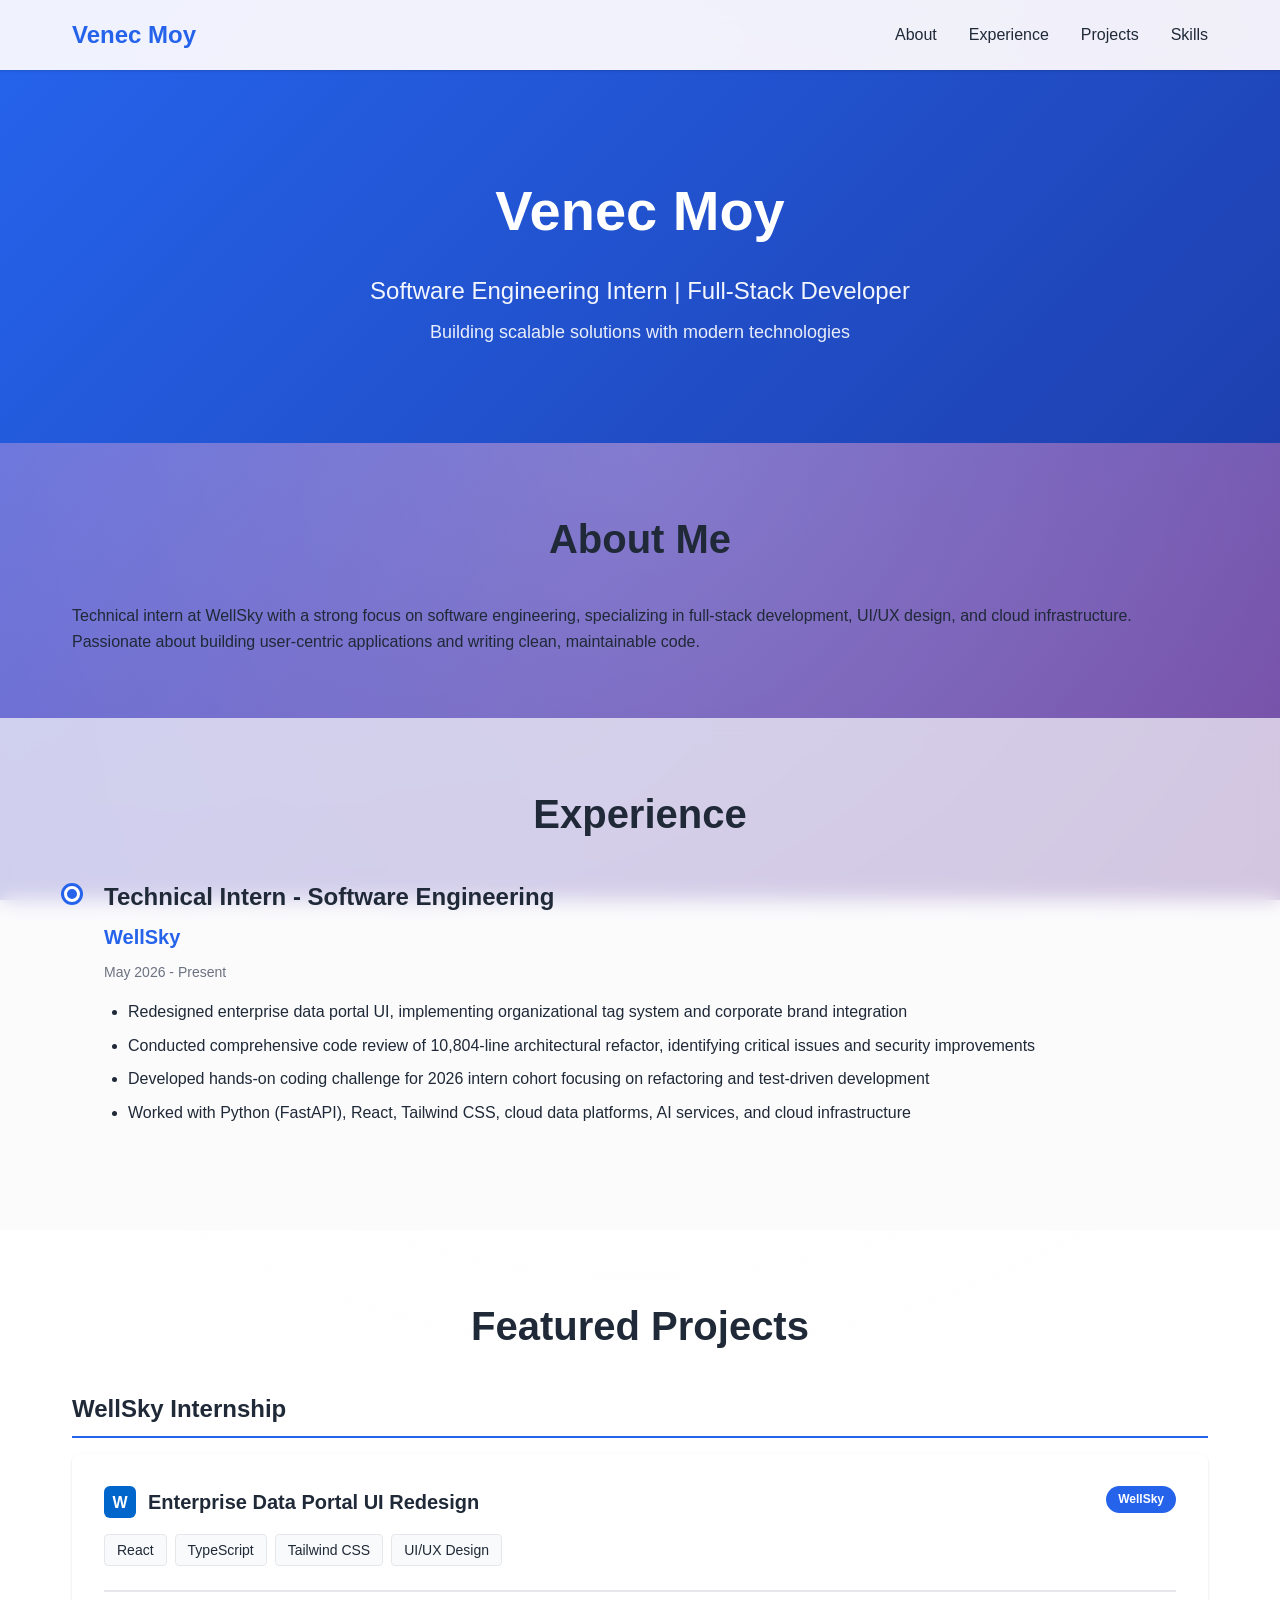
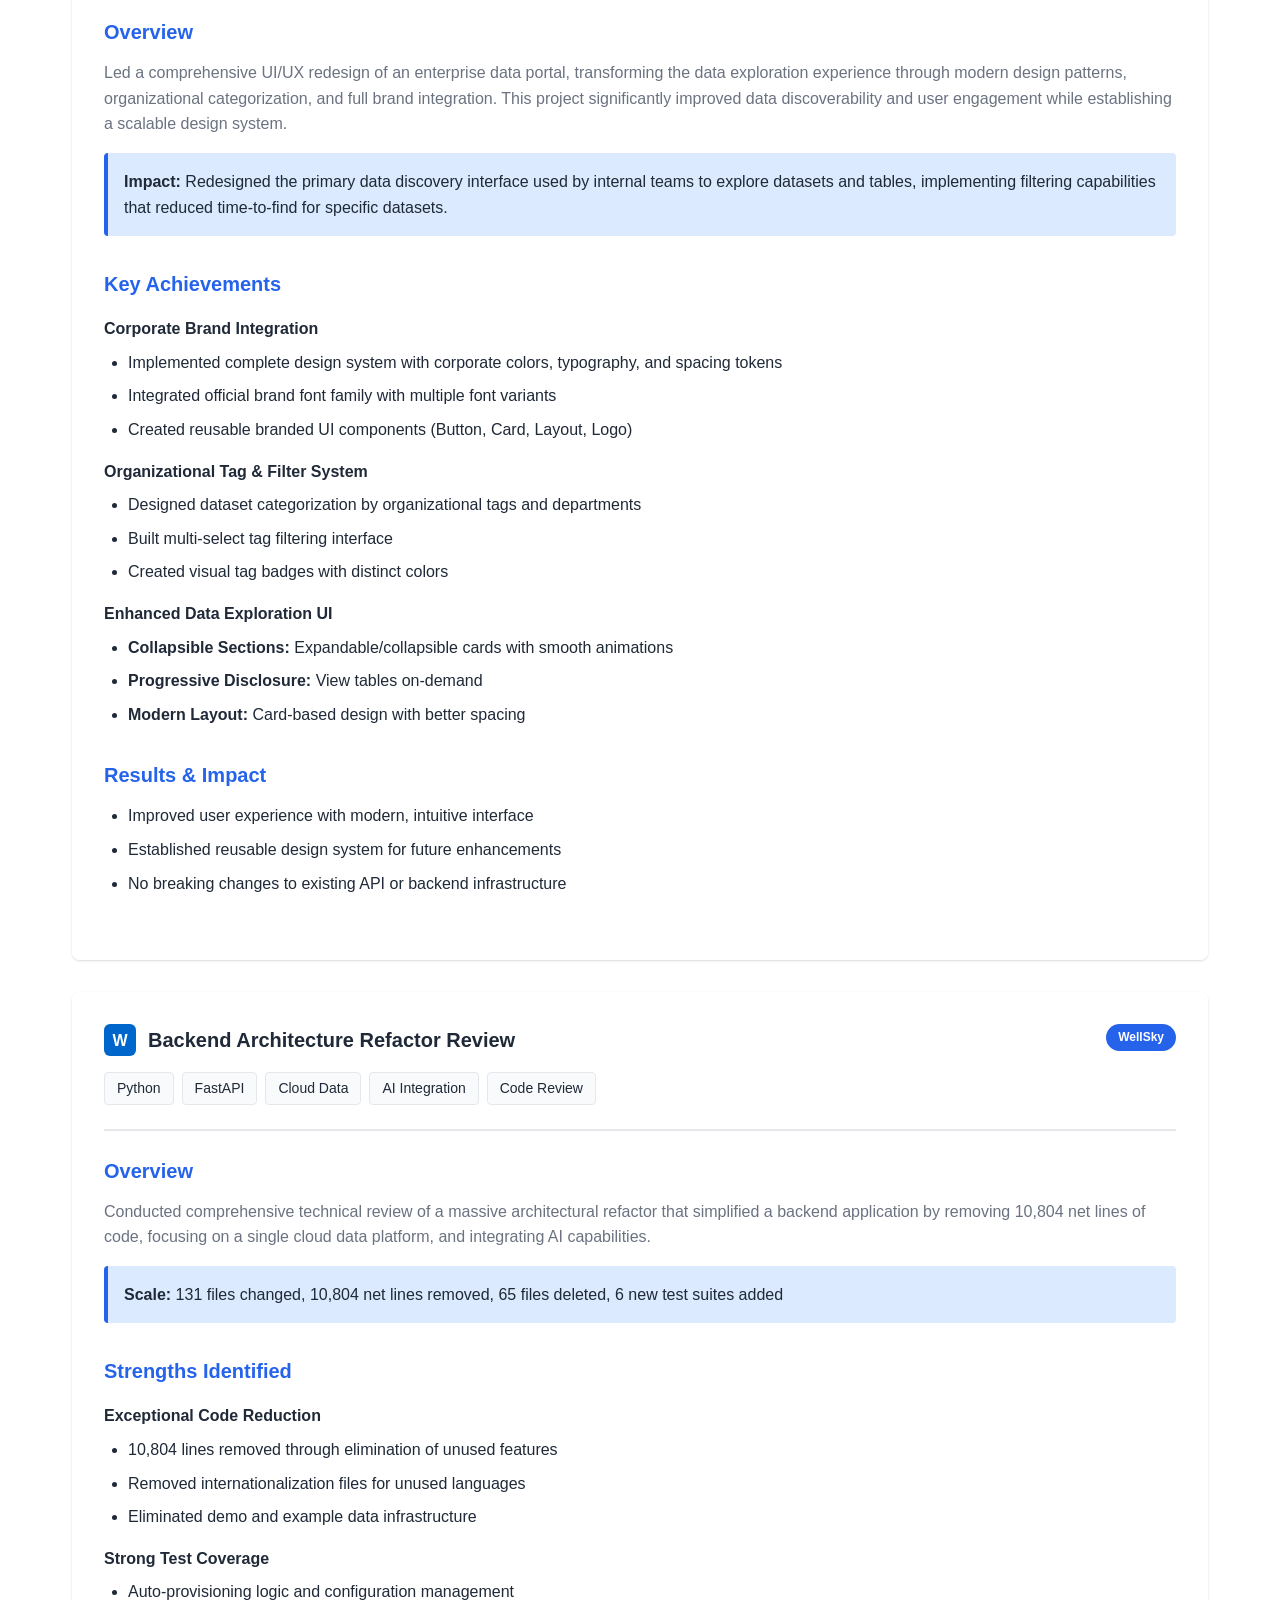
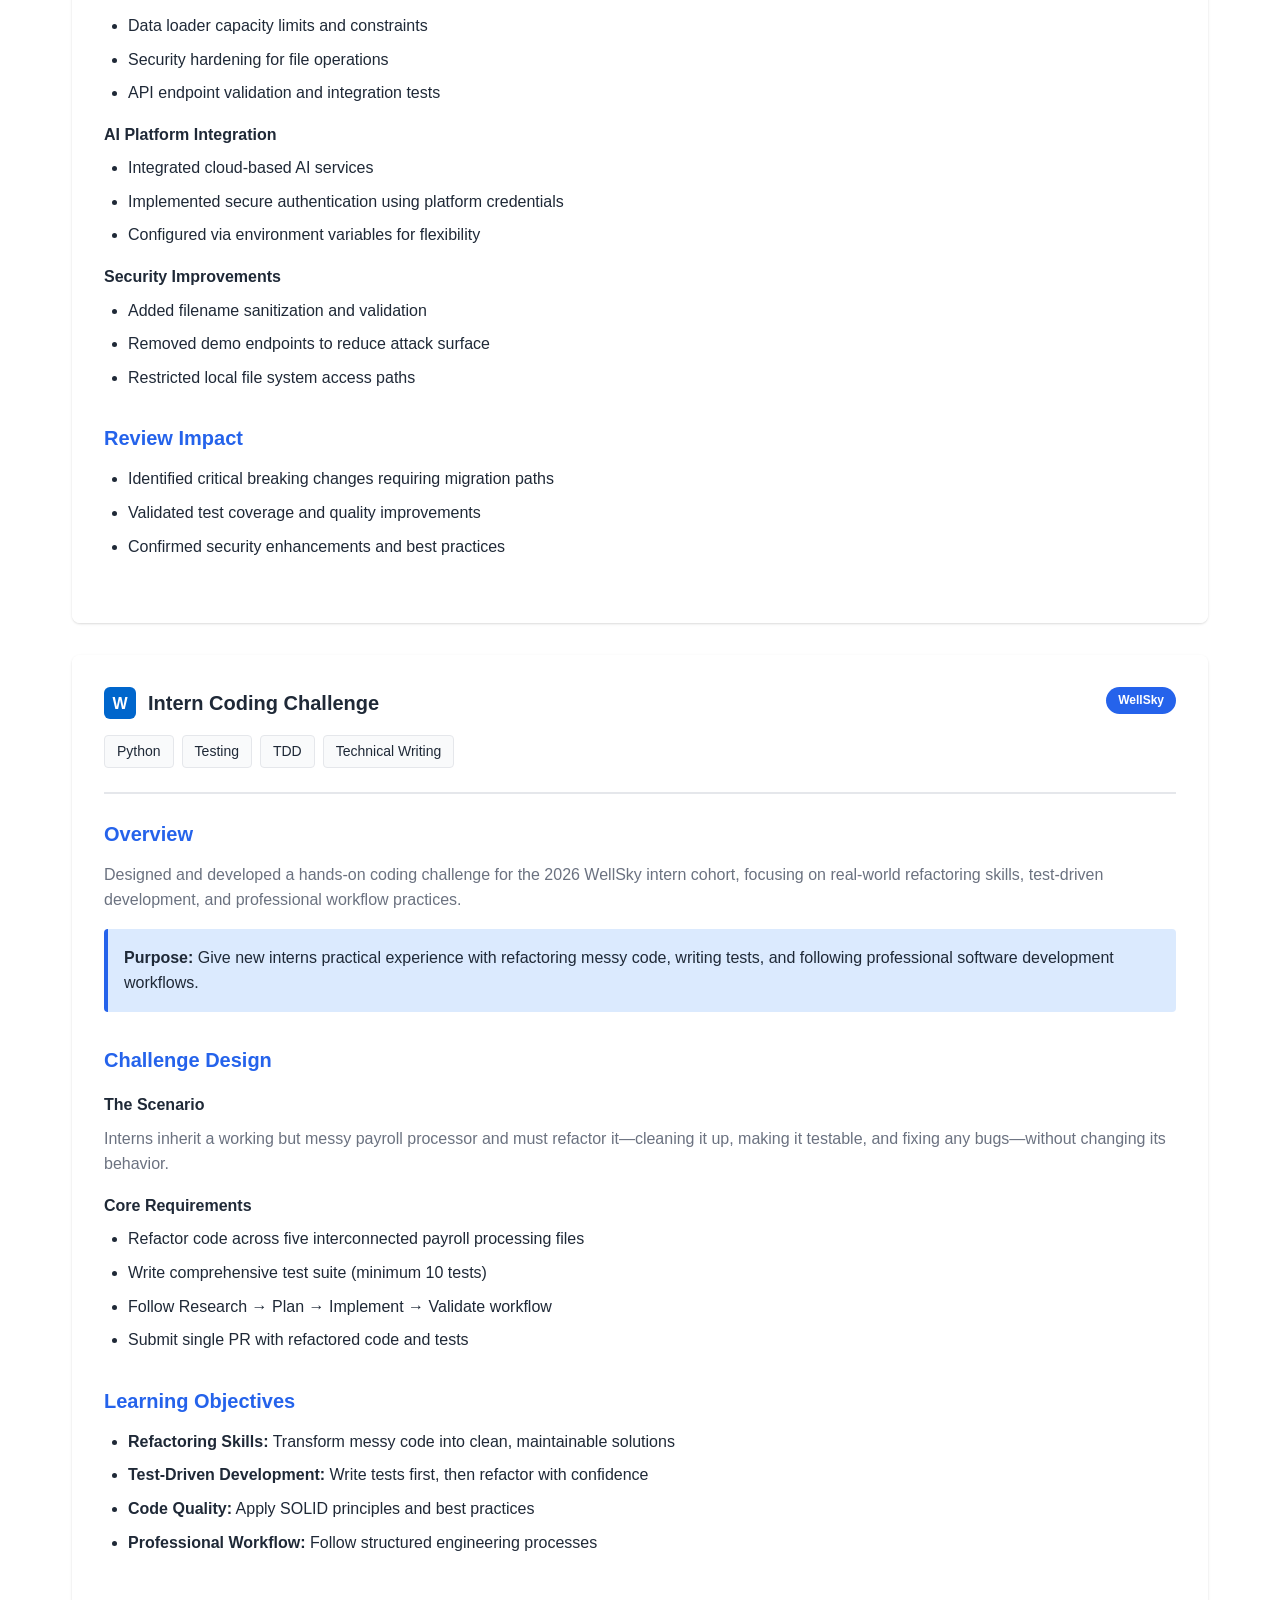
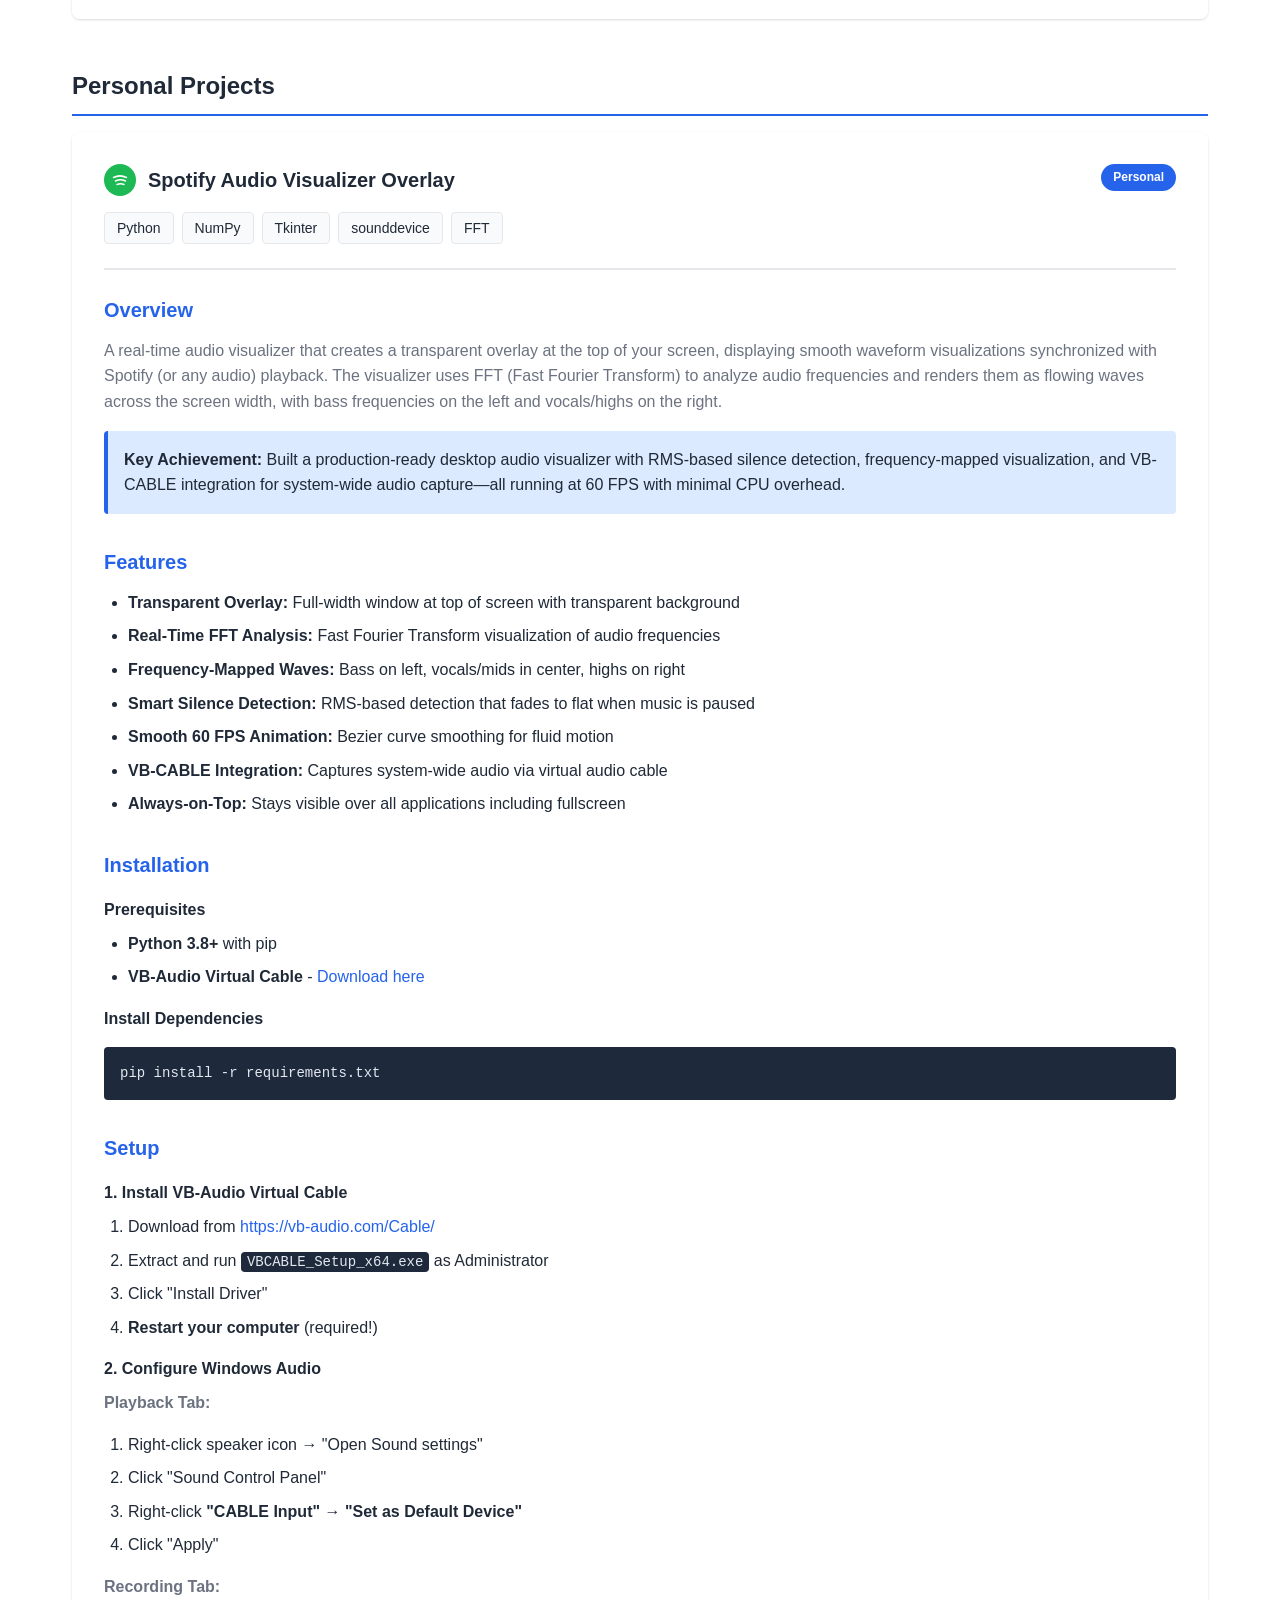
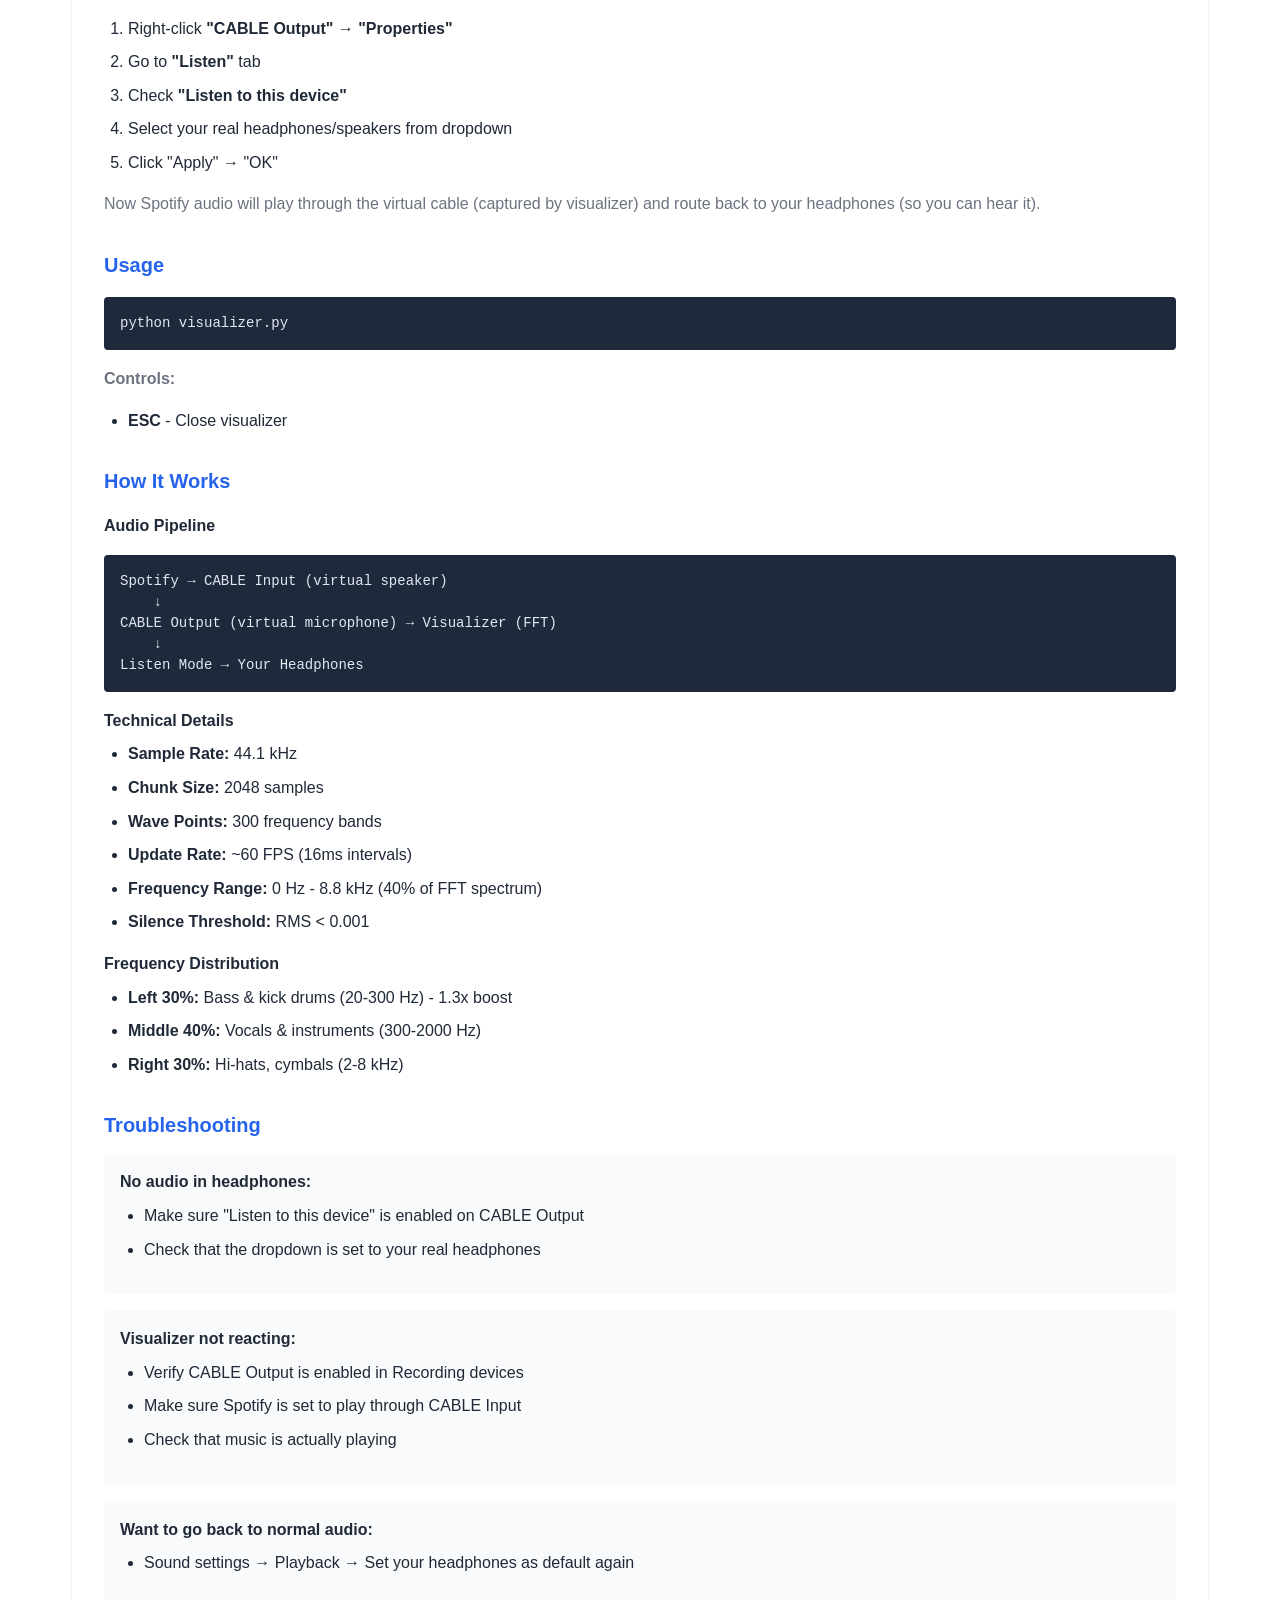
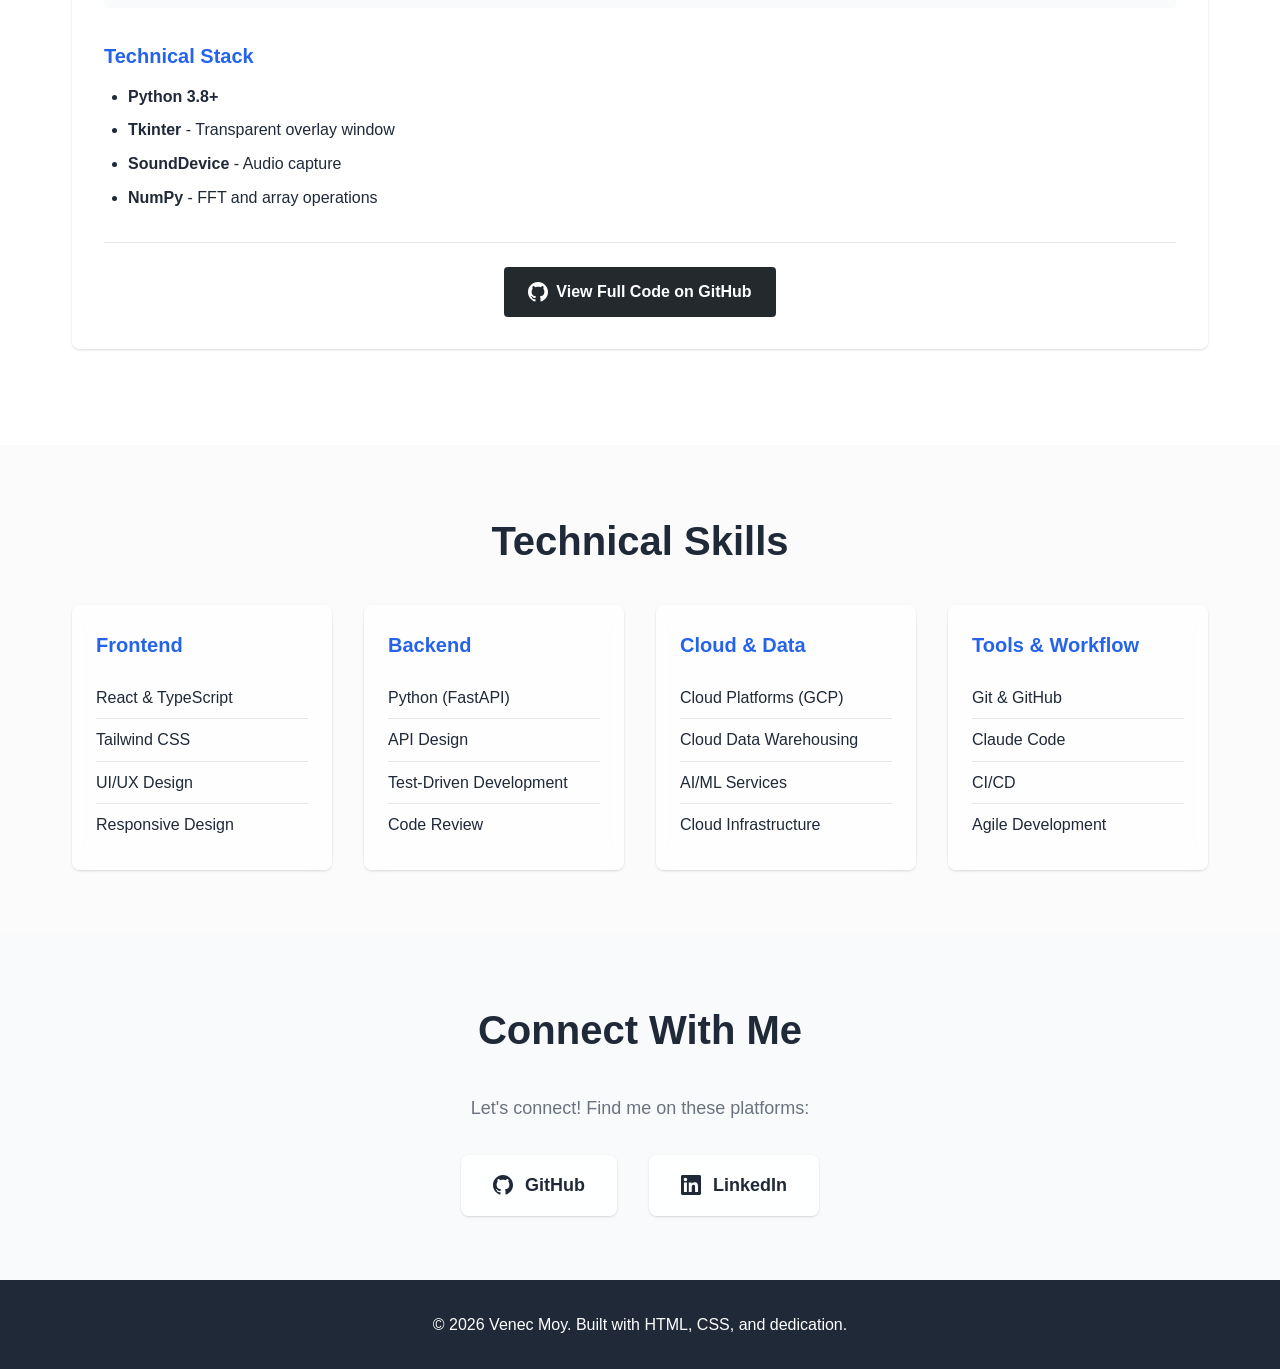
==== commit 13bc4e27: "Re-add WellSky projects with always-visible details - Add back all three WellSky project cards with " ====
--- a/index.html
+++ b/index.html
@@ -66,11 +66,216 @@
         <div class="container">
             <h2>Featured Projects</h2>
 
+            <!-- WellSky Projects -->
+            <h3 class="project-category-title">WellSky Internship</h3>
+            <div class="projects-grid">
+
+                <div class="project-card-full">
+                    <div class="project-header">
+                        <div class="project-title-with-logo">
+                            <img src="images/logos/wellsky-logo.svg" alt="WellSky" class="project-logo">
+                            <h3>Enterprise Data Portal UI Redesign</h3>
+                        </div>
+                        <span class="project-tag">WellSky</span>
+                    </div>
+
+                    <div class="tech-stack">
+                        <span class="tech-tag">React</span>
+                        <span class="tech-tag">TypeScript</span>
+                        <span class="tech-tag">Tailwind CSS</span>
+                        <span class="tech-tag">UI/UX Design</span>
+                    </div>
+
+                    <div class="project-full-details">
+                        <div class="detail-section">
+                            <h4>Overview</h4>
+                            <p>
+                                Led a comprehensive UI/UX redesign of an enterprise data portal, transforming
+                                the data exploration experience through modern design patterns, organizational categorization,
+                                and full brand integration. This project significantly improved data discoverability and user
+                                engagement while establishing a scalable design system.
+                            </p>
+                            <div class="highlight-note">
+                                <strong>Impact:</strong> Redesigned the primary data discovery interface used by internal teams
+                                to explore datasets and tables, implementing filtering capabilities that reduced time-to-find for
+                                specific datasets.
+                            </div>
+                        </div>
+
+                        <div class="detail-section">
+                            <h4>Key Achievements</h4>
+                            <h5>Corporate Brand Integration</h5>
+                            <ul>
+                                <li>Implemented complete design system with corporate colors, typography, and spacing tokens</li>
+                                <li>Integrated official brand font family with multiple font variants</li>
+                                <li>Created reusable branded UI components (Button, Card, Layout, Logo)</li>
+                            </ul>
+
+                            <h5>Organizational Tag & Filter System</h5>
+                            <ul>
+                                <li>Designed dataset categorization by organizational tags and departments</li>
+                                <li>Built multi-select tag filtering interface</li>
+                                <li>Created visual tag badges with distinct colors</li>
+                            </ul>
+
+                            <h5>Enhanced Data Exploration UI</h5>
+                            <ul>
+                                <li><strong>Collapsible Sections:</strong> Expandable/collapsible cards with smooth animations</li>
+                                <li><strong>Progressive Disclosure:</strong> View tables on-demand</li>
+                                <li><strong>Modern Layout:</strong> Card-based design with better spacing</li>
+                            </ul>
+                        </div>
+
+                        <div class="detail-section">
+                            <h4>Results & Impact</h4>
+                            <ul>
+                                <li>Improved user experience with modern, intuitive interface</li>
+                                <li>Established reusable design system for future enhancements</li>
+                                <li>No breaking changes to existing API or backend infrastructure</li>
+                            </ul>
+                        </div>
+                    </div>
+                </div>
+
+                <div class="project-card-full">
+                    <div class="project-header">
+                        <div class="project-title-with-logo">
+                            <img src="images/logos/wellsky-logo.svg" alt="WellSky" class="project-logo">
+                            <h3>Backend Architecture Refactor Review</h3>
+                        </div>
+                        <span class="project-tag">WellSky</span>
+                    </div>
+
+                    <div class="tech-stack">
+                        <span class="tech-tag">Python</span>
+                        <span class="tech-tag">FastAPI</span>
+                        <span class="tech-tag">Cloud Data</span>
+                        <span class="tech-tag">AI Integration</span>
+                        <span class="tech-tag">Code Review</span>
+                    </div>
+
+                    <div class="project-full-details">
+                        <div class="detail-section">
+                            <h4>Overview</h4>
+                            <p>
+                                Conducted comprehensive technical review of a massive architectural refactor that simplified
+                                a backend application by removing 10,804 net lines of code, focusing on a single
+                                cloud data platform, and integrating AI capabilities.
+                            </p>
+                            <div class="highlight-note">
+                                <strong>Scale:</strong> 131 files changed, 10,804 net lines removed, 65 files deleted, 6 new test suites added
+                            </div>
+                        </div>
+
+                        <div class="detail-section">
+                            <h4>Strengths Identified</h4>
+                            <h5>Exceptional Code Reduction</h5>
+                            <ul>
+                                <li>10,804 lines removed through elimination of unused features</li>
+                                <li>Removed internationalization files for unused languages</li>
+                                <li>Eliminated demo and example data infrastructure</li>
+                            </ul>
+
+                            <h5>Strong Test Coverage</h5>
+                            <ul>
+                                <li>Auto-provisioning logic and configuration management</li>
+                                <li>Data loader capacity limits and constraints</li>
+                                <li>Security hardening for file operations</li>
+                                <li>API endpoint validation and integration tests</li>
+                            </ul>
+
+                            <h5>AI Platform Integration</h5>
+                            <ul>
+                                <li>Integrated cloud-based AI services</li>
+                                <li>Implemented secure authentication using platform credentials</li>
+                                <li>Configured via environment variables for flexibility</li>
+                            </ul>
+
+                            <h5>Security Improvements</h5>
+                            <ul>
+                                <li>Added filename sanitization and validation</li>
+                                <li>Removed demo endpoints to reduce attack surface</li>
+                                <li>Restricted local file system access paths</li>
+                            </ul>
+                        </div>
+
+                        <div class="detail-section">
+                            <h4>Review Impact</h4>
+                            <ul>
+                                <li>Identified critical breaking changes requiring migration paths</li>
+                                <li>Validated test coverage and quality improvements</li>
+                                <li>Confirmed security enhancements and best practices</li>
+                            </ul>
+                        </div>
+                    </div>
+                </div>
+
+                <div class="project-card-full">
+                    <div class="project-header">
+                        <div class="project-title-with-logo">
+                            <img src="images/logos/wellsky-logo.svg" alt="WellSky" class="project-logo">
+                            <h3>Intern Coding Challenge</h3>
+                        </div>
+                        <span class="project-tag">WellSky</span>
+                    </div>
+
+                    <div class="tech-stack">
+                        <span class="tech-tag">Python</span>
+                        <span class="tech-tag">Testing</span>
+                        <span class="tech-tag">TDD</span>
+                        <span class="tech-tag">Technical Writing</span>
+                    </div>
+
+                    <div class="project-full-details">
+                        <div class="detail-section">
+                            <h4>Overview</h4>
+                            <p>
+                                Designed and developed a hands-on coding challenge for the 2026 WellSky intern cohort,
+                                focusing on real-world refactoring skills, test-driven development, and professional
+                                workflow practices.
+                            </p>
+                            <div class="highlight-note">
+                                <strong>Purpose:</strong> Give new interns practical experience with refactoring messy code,
+                                writing tests, and following professional software development workflows.
+                            </div>
+                        </div>
+
+                        <div class="detail-section">
+                            <h4>Challenge Design</h4>
+                            <h5>The Scenario</h5>
+                            <p>
+                                Interns inherit a working but messy payroll processor and must refactor it—cleaning it up,
+                                making it testable, and fixing any bugs—without changing its behavior.
+                            </p>
+
+                            <h5>Core Requirements</h5>
+                            <ul>
+                                <li>Refactor code across five interconnected payroll processing files</li>
+                                <li>Write comprehensive test suite (minimum 10 tests)</li>
+                                <li>Follow Research → Plan → Implement → Validate workflow</li>
+                                <li>Submit single PR with refactored code and tests</li>
+                            </ul>
+                        </div>
+
+                        <div class="detail-section">
+                            <h4>Learning Objectives</h4>
+                            <ul>
+                                <li><strong>Refactoring Skills:</strong> Transform messy code into clean, maintainable solutions</li>
+                                <li><strong>Test-Driven Development:</strong> Write tests first, then refactor with confidence</li>
+                                <li><strong>Code Quality:</strong> Apply SOLID principles and best practices</li>
+                                <li><strong>Professional Workflow:</strong> Follow structured engineering processes</li>
+                            </ul>
+                        </div>
+                    </div>
+                </div>
+
+            </div>
+
             <!-- Personal Projects -->
             <h3 class="project-category-title">Personal Projects</h3>
             <div class="projects-grid">
 
-                <div class="project-card expandable">
+                <div class="project-card-full">
                     <div class="project-header">
                         <div class="project-title-with-logo">
                             <img src="images/logos/spotify-logo.svg" alt="Spotify" class="project-logo">
@@ -78,11 +283,7 @@
                         </div>
                         <span class="project-tag">Personal</span>
                     </div>
-                    <p class="project-description">
-                        Real-time audio visualizer overlay for Spotify with 50% transparent wave animations.
-                        Features custom frequency band distribution (40/40/20 split), moving average filters for smooth bass,
-                        VB-Audio Virtual Cable integration, and 60 FPS rendering with NumPy optimization.
-                    </p>
+
                     <div class="tech-stack">
                         <span class="tech-tag">Python</span>
                         <span class="tech-tag">NumPy</span>
@@ -90,9 +291,8 @@
                         <span class="tech-tag">sounddevice</span>
                         <span class="tech-tag">FFT</span>
                     </div>
-                    <button class="project-toggle" onclick="toggleProject('spotify-details')">View Details ↓</button>
-
-                    <div id="spotify-details" class="project-details" style="display: none;">
+
+                    <div class="project-full-details">
                         <div class="detail-section">
                             <h4>Overview</h4>
                             <p>
@@ -321,20 +521,5 @@
             <p>&copy; 2026 Venec Moy. Built with HTML, CSS, and dedication.</p>
         </div>
     </footer>
-
-    <script>
-        function toggleProject(detailsId) {
-            const details = document.getElementById(detailsId);
-            const button = event.target;
-
-            if (details.style.display === 'none') {
-                details.style.display = 'block';
-                button.textContent = 'Hide Details ↑';
-            } else {
-                details.style.display = 'none';
-                button.textContent = 'View Details ↓';
-            }
-        }
-    </script>
 </body>
 </html>
--- a/styles.css
+++ b/styles.css
@@ -230,8 +230,8 @@
 
 /* Projects Grid */
 .projects-grid {
-    display: grid;
-    grid-template-columns: repeat(auto-fit, minmax(300px, 1fr));
+    display: flex;
+    flex-direction: column;
     gap: 2rem;
     margin-bottom: 2rem;
 }
@@ -248,6 +248,25 @@
 .project-card:hover {
     transform: translateY(-4px);
     box-shadow: var(--card-shadow-hover);
+}
+
+.project-card-full {
+    background: rgba(255, 255, 255, 0.85);
+    backdrop-filter: blur(10px);
+    border-radius: 0.5rem;
+    padding: 2rem;
+    box-shadow: var(--card-shadow);
+    transition: box-shadow 0.3s;
+}
+
+.project-card-full:hover {
+    box-shadow: var(--card-shadow-hover);
+}
+
+.project-full-details {
+    margin-top: 1.5rem;
+    padding-top: 1.5rem;
+    border-top: 2px solid var(--border-color);
 }
 
 .project-header {
@@ -412,29 +431,6 @@
     transform: scale(1.1);
 }
 
-/* Expandable Project Details */
-.project-toggle {
-    background-color: var(--primary-color);
-    color: white;
-    border: none;
-    padding: 0.5rem 1.5rem;
-    border-radius: 0.25rem;
-    font-weight: 600;
-    cursor: pointer;
-    transition: background-color 0.3s;
-    margin-top: 0.5rem;
-    width: 100%;
-}
-
-.project-toggle:hover {
-    background-color: var(--secondary-color);
-}
-
-.project-details {
-    margin-top: 1.5rem;
-    padding-top: 1.5rem;
-    border-top: 2px solid var(--border-color);
-}
 
 .detail-section {
     margin-bottom: 2rem;
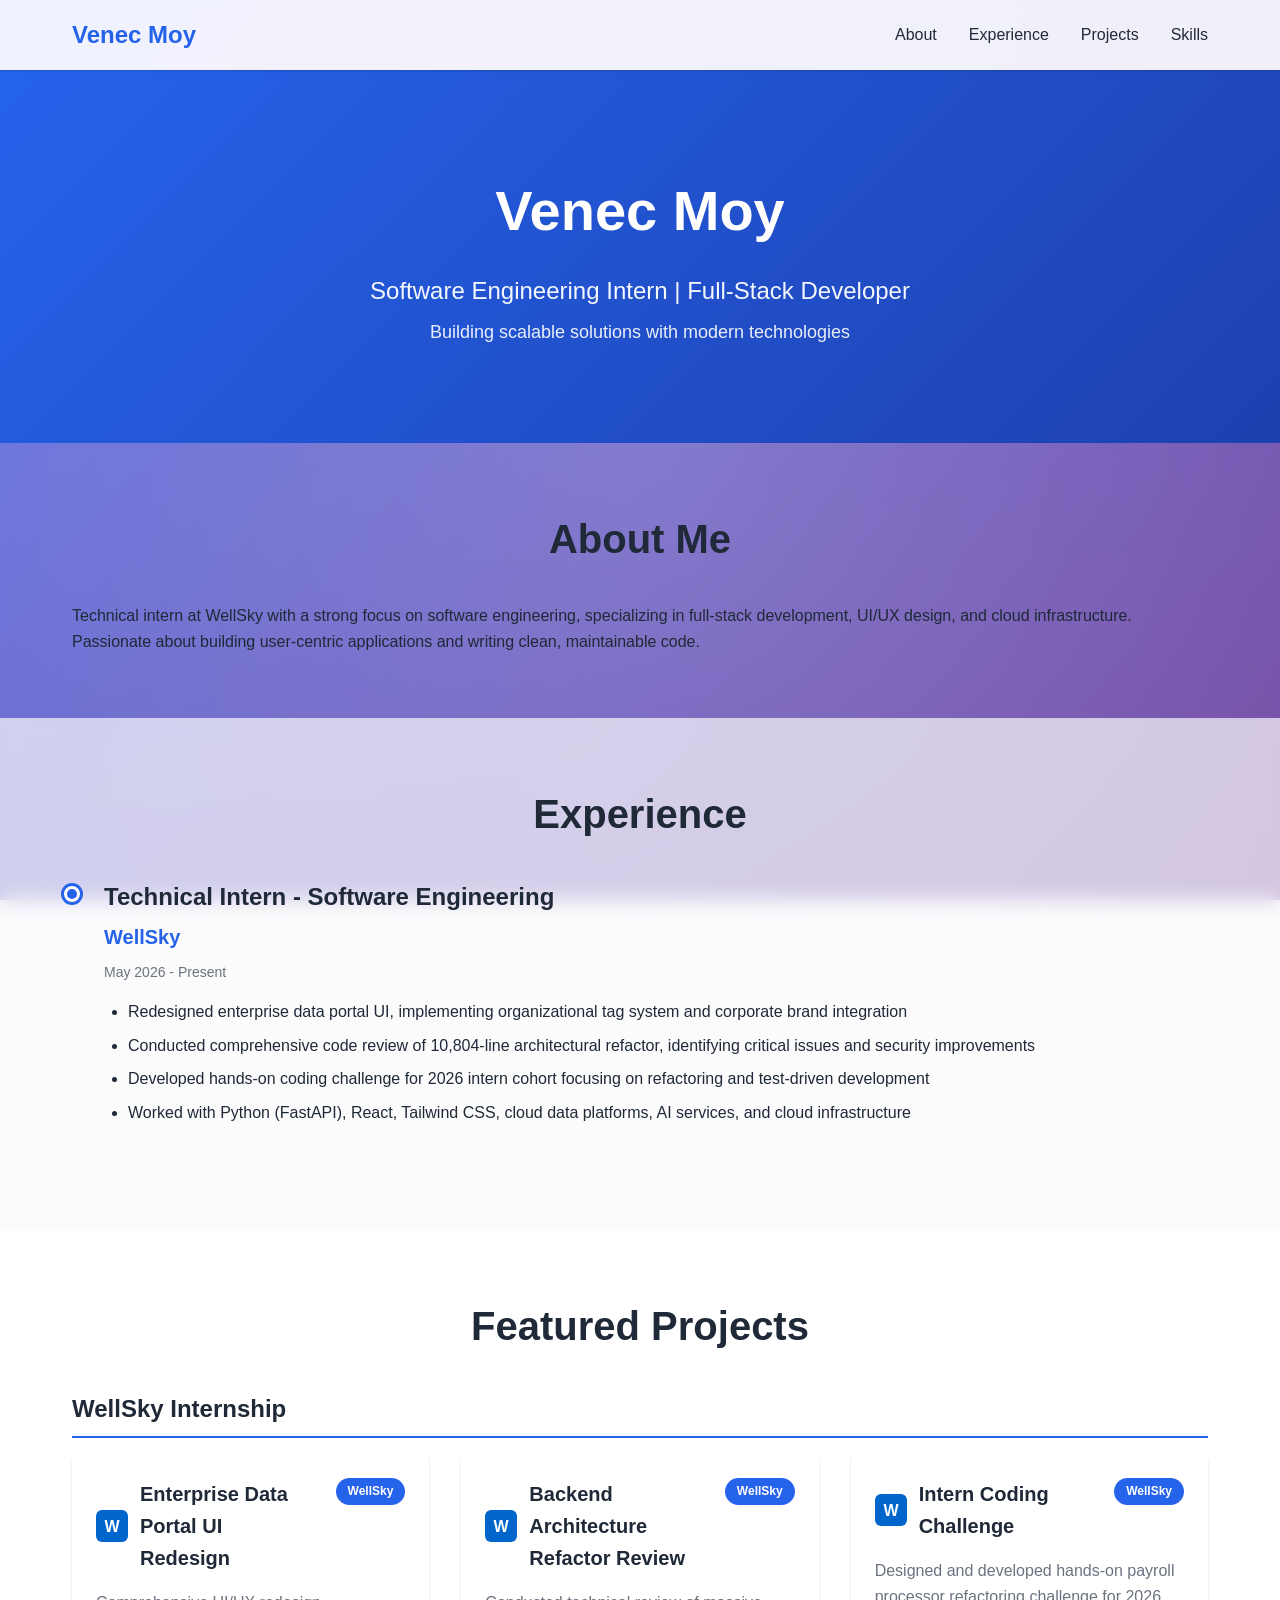
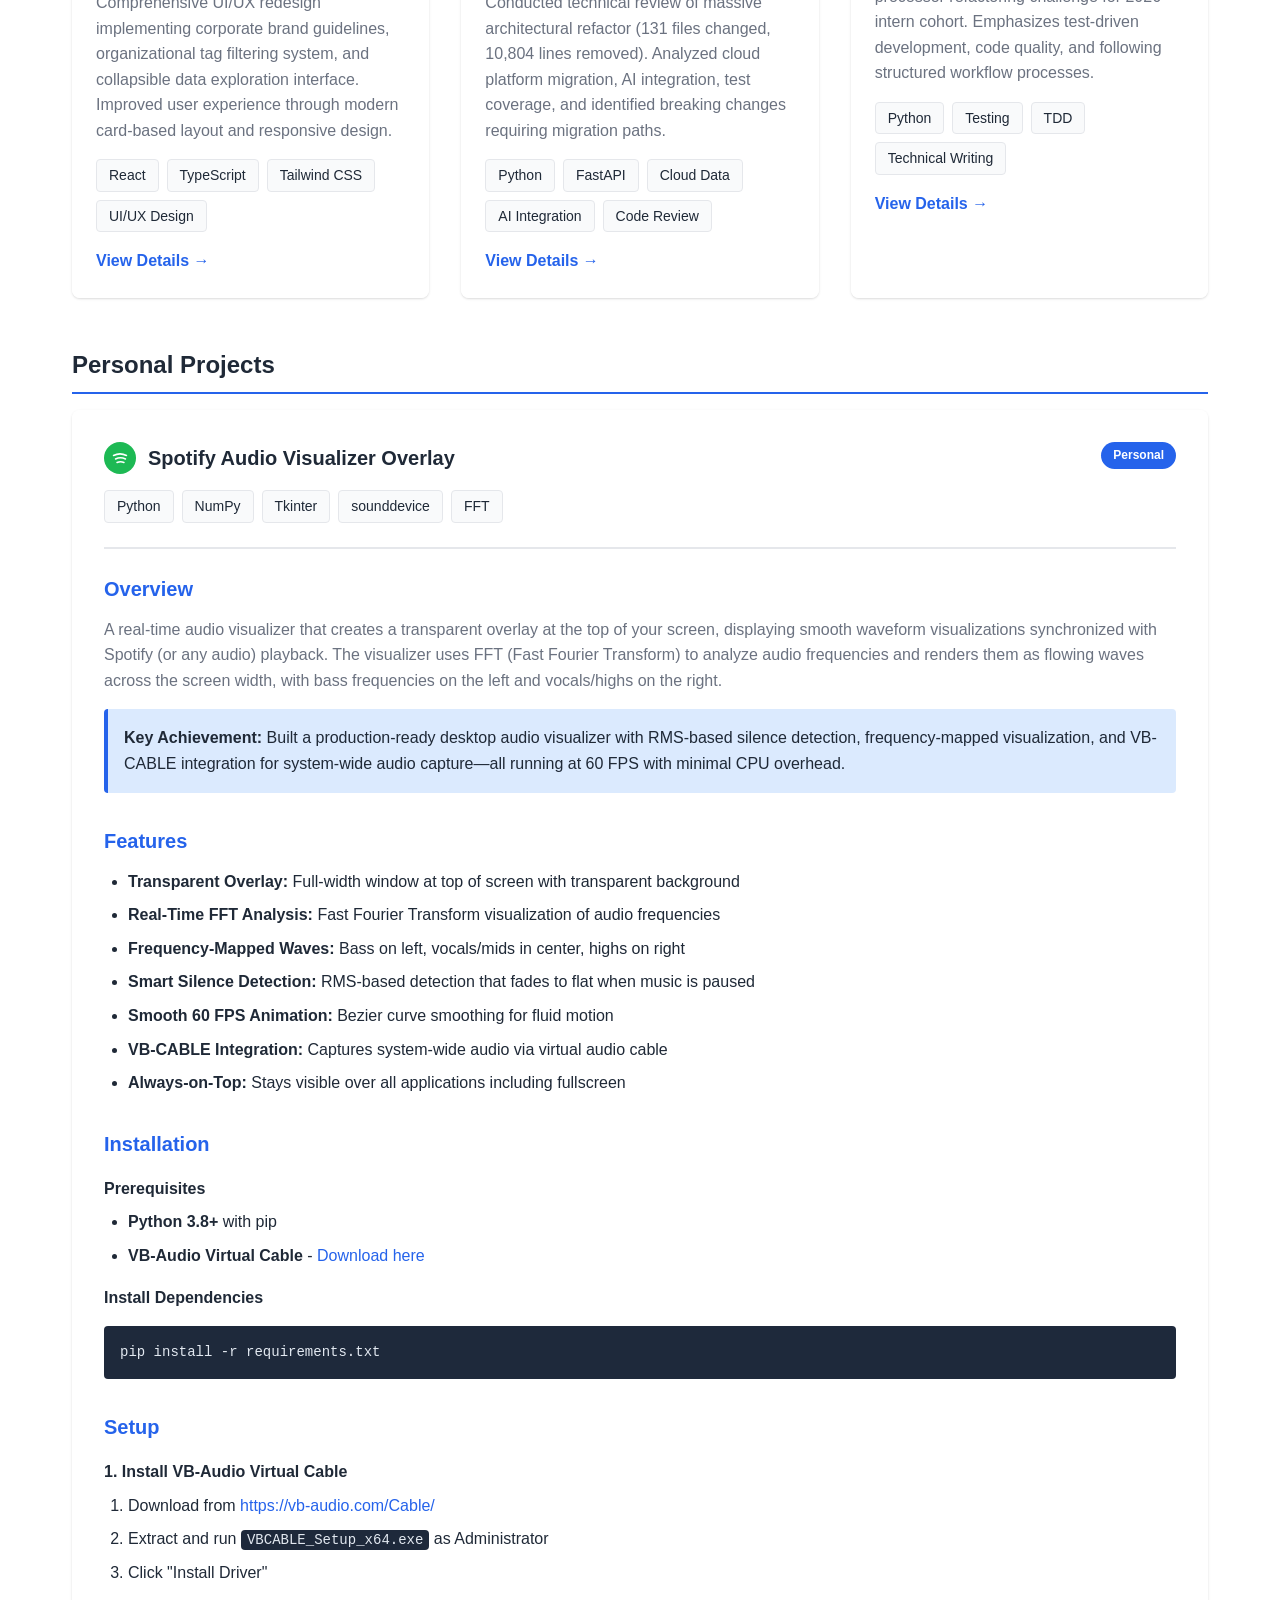
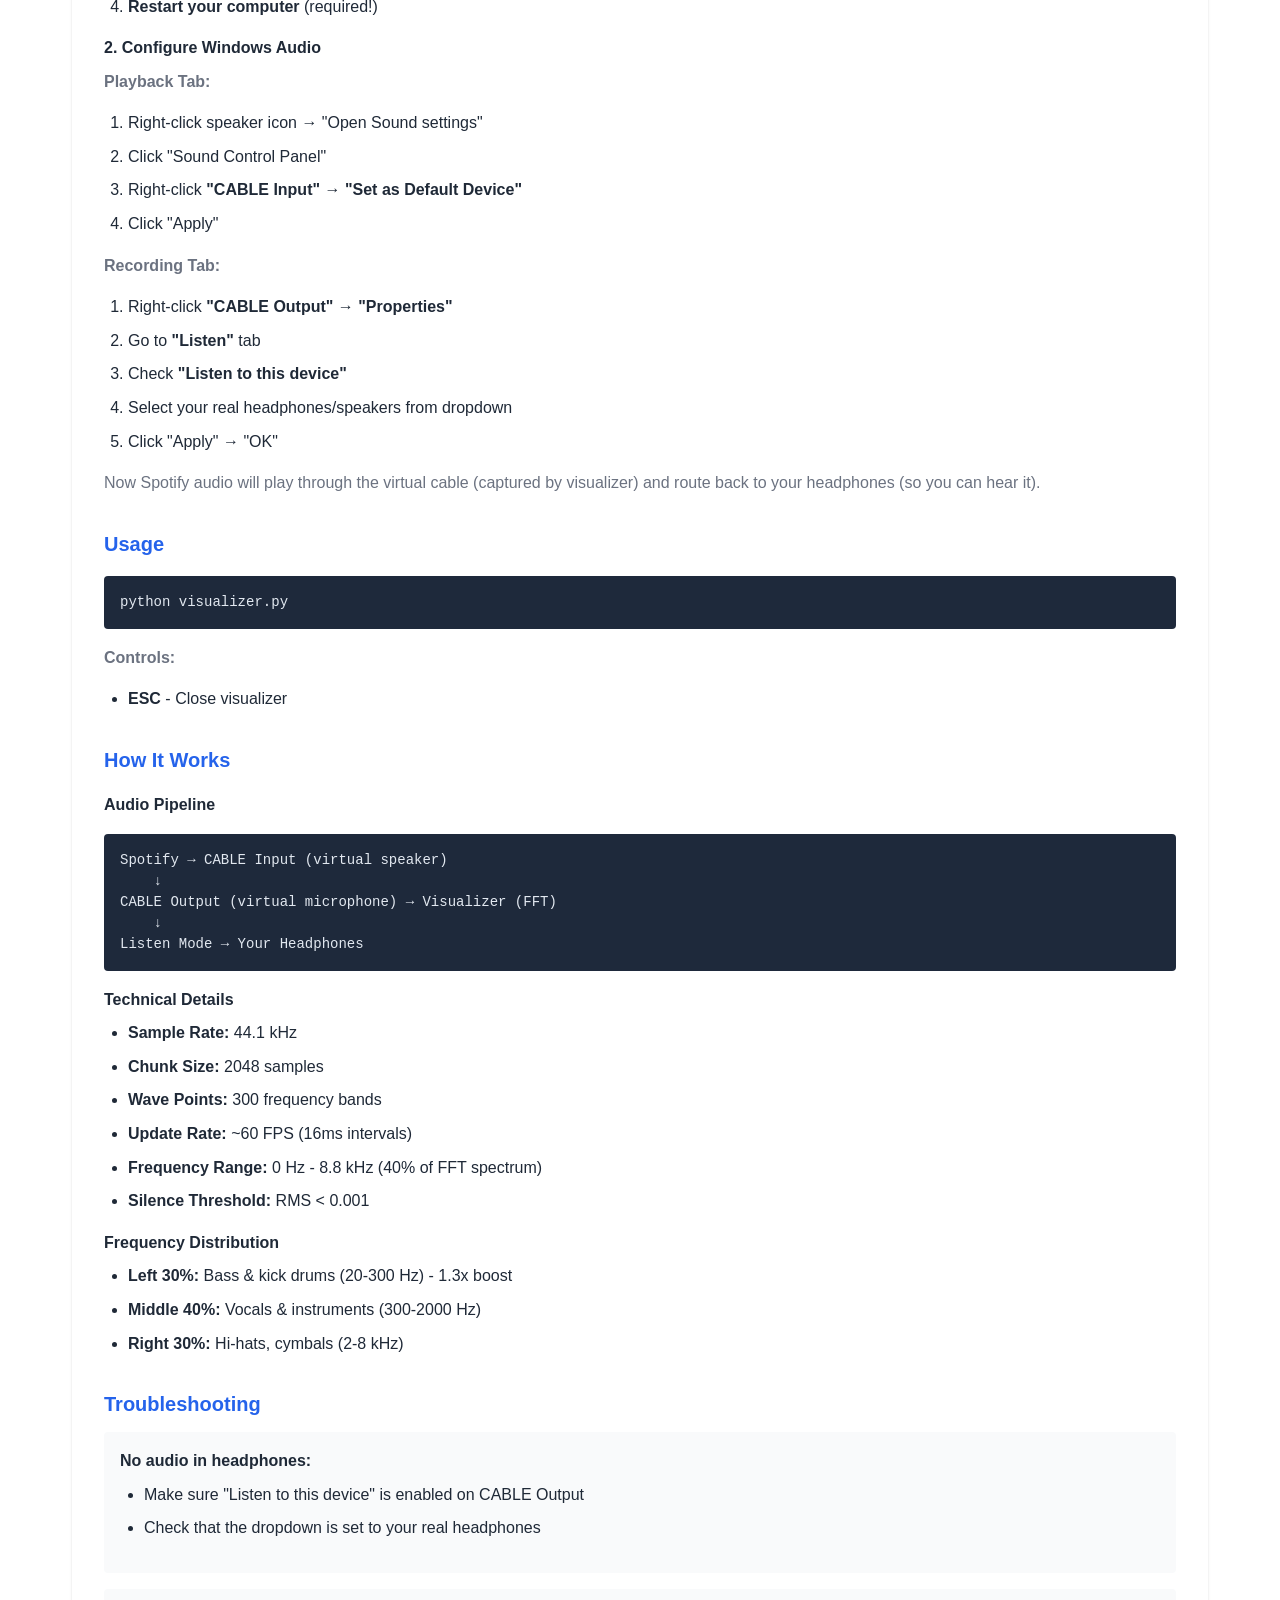
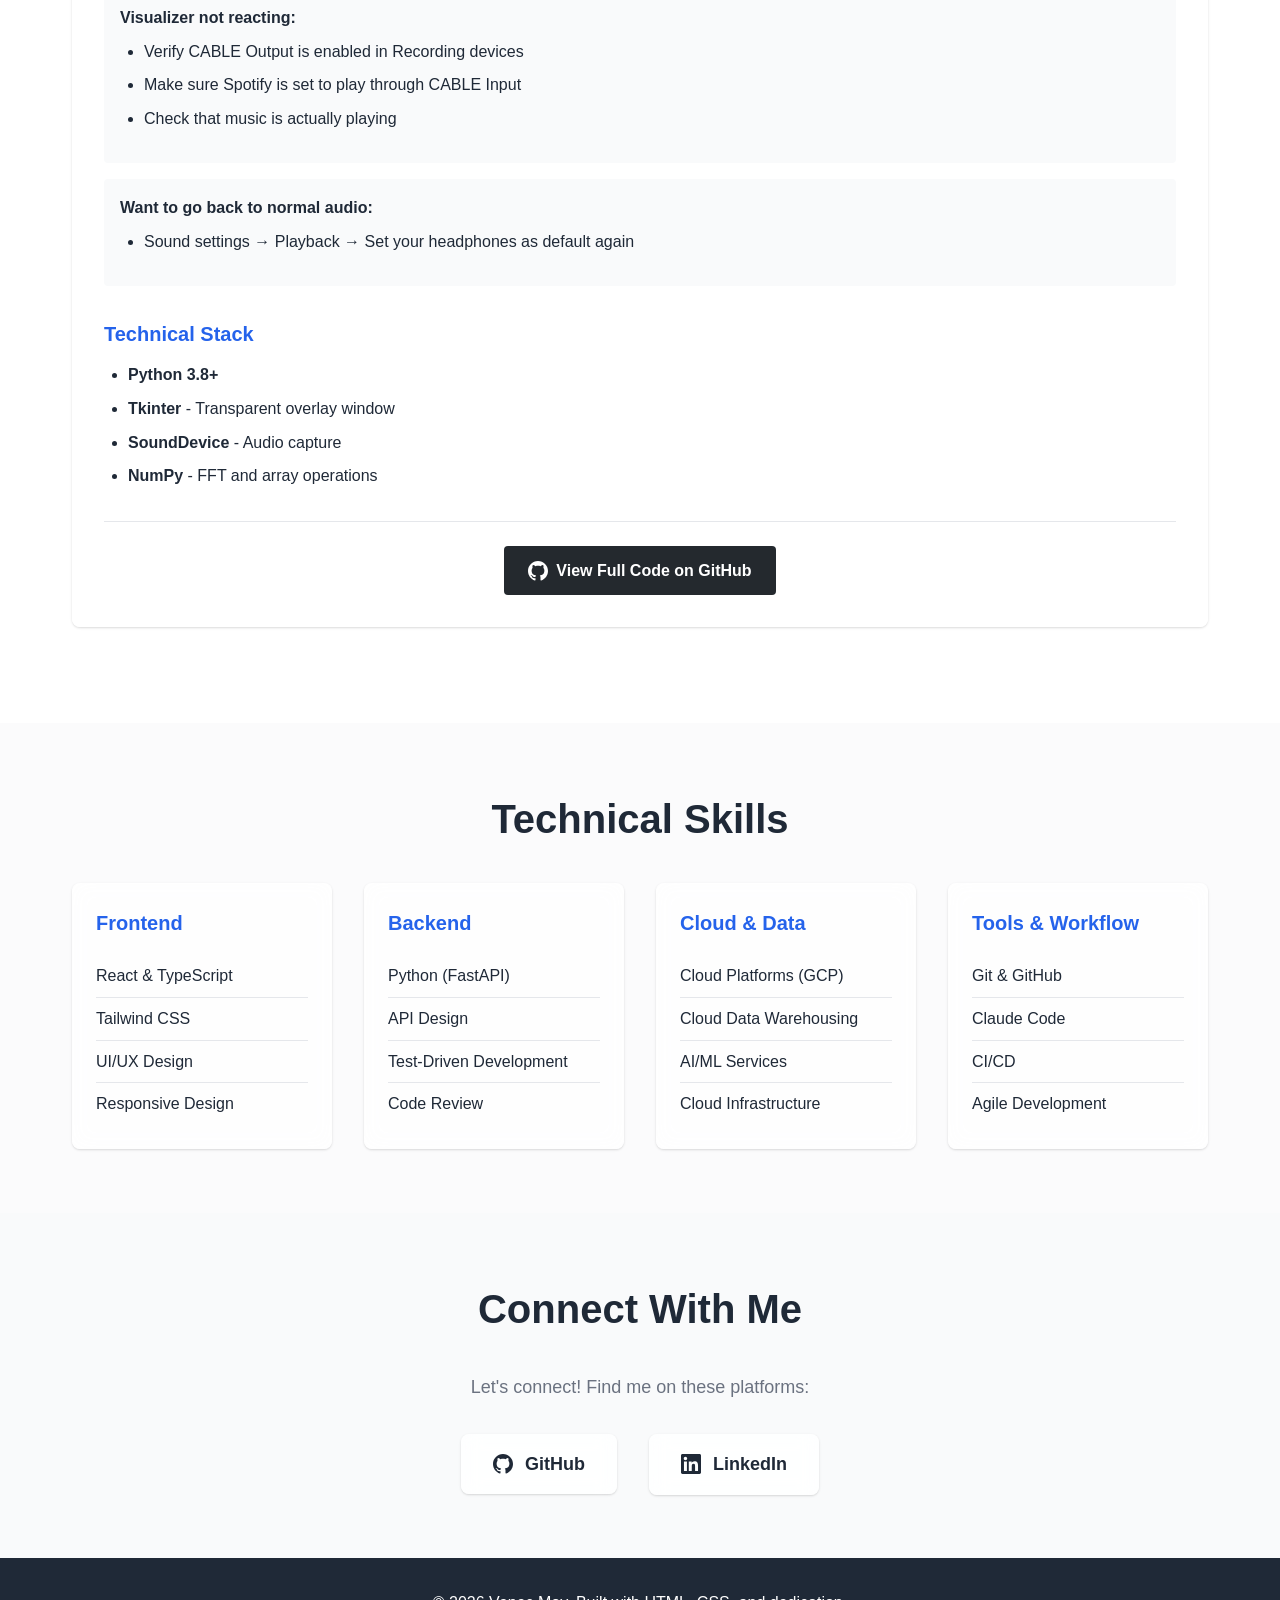
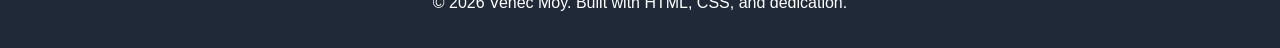
==== commit 860e9a9f: "Revert WellSky projects to compact cards with separate detail pages - Change WellSky projects back t" ====
--- a/index.html
+++ b/index.html
@@ -68,9 +68,9 @@
 
             <!-- WellSky Projects -->
             <h3 class="project-category-title">WellSky Internship</h3>
-            <div class="projects-grid">
-
-                <div class="project-card-full">
+            <div class="projects-grid-compact">
+
+                <div class="project-card">
                     <div class="project-header">
                         <div class="project-title-with-logo">
                             <img src="images/logos/wellsky-logo.svg" alt="WellSky" class="project-logo">
@@ -78,66 +78,21 @@
                         </div>
                         <span class="project-tag">WellSky</span>
                     </div>
-
+                    <p class="project-description">
+                        Comprehensive UI/UX redesign implementing corporate brand guidelines, organizational tag filtering system,
+                        and collapsible data exploration interface. Improved user experience through modern card-based layout
+                        and responsive design.
+                    </p>
                     <div class="tech-stack">
                         <span class="tech-tag">React</span>
                         <span class="tech-tag">TypeScript</span>
                         <span class="tech-tag">Tailwind CSS</span>
                         <span class="tech-tag">UI/UX Design</span>
                     </div>
-
-                    <div class="project-full-details">
-                        <div class="detail-section">
-                            <h4>Overview</h4>
-                            <p>
-                                Led a comprehensive UI/UX redesign of an enterprise data portal, transforming
-                                the data exploration experience through modern design patterns, organizational categorization,
-                                and full brand integration. This project significantly improved data discoverability and user
-                                engagement while establishing a scalable design system.
-                            </p>
-                            <div class="highlight-note">
-                                <strong>Impact:</strong> Redesigned the primary data discovery interface used by internal teams
-                                to explore datasets and tables, implementing filtering capabilities that reduced time-to-find for
-                                specific datasets.
-                            </div>
-                        </div>
-
-                        <div class="detail-section">
-                            <h4>Key Achievements</h4>
-                            <h5>Corporate Brand Integration</h5>
-                            <ul>
-                                <li>Implemented complete design system with corporate colors, typography, and spacing tokens</li>
-                                <li>Integrated official brand font family with multiple font variants</li>
-                                <li>Created reusable branded UI components (Button, Card, Layout, Logo)</li>
-                            </ul>
-
-                            <h5>Organizational Tag & Filter System</h5>
-                            <ul>
-                                <li>Designed dataset categorization by organizational tags and departments</li>
-                                <li>Built multi-select tag filtering interface</li>
-                                <li>Created visual tag badges with distinct colors</li>
-                            </ul>
-
-                            <h5>Enhanced Data Exploration UI</h5>
-                            <ul>
-                                <li><strong>Collapsible Sections:</strong> Expandable/collapsible cards with smooth animations</li>
-                                <li><strong>Progressive Disclosure:</strong> View tables on-demand</li>
-                                <li><strong>Modern Layout:</strong> Card-based design with better spacing</li>
-                            </ul>
-                        </div>
-
-                        <div class="detail-section">
-                            <h4>Results & Impact</h4>
-                            <ul>
-                                <li>Improved user experience with modern, intuitive interface</li>
-                                <li>Established reusable design system for future enhancements</li>
-                                <li>No breaking changes to existing API or backend infrastructure</li>
-                            </ul>
-                        </div>
-                    </div>
-                </div>
-
-                <div class="project-card-full">
+                    <a href="projects/data-portal-redesign.html" class="project-link">View Details →</a>
+                </div>
+
+                <div class="project-card">
                     <div class="project-header">
                         <div class="project-title-with-logo">
                             <img src="images/logos/wellsky-logo.svg" alt="WellSky" class="project-logo">
@@ -145,7 +100,11 @@
                         </div>
                         <span class="project-tag">WellSky</span>
                     </div>
-
+                    <p class="project-description">
+                        Conducted technical review of massive architectural refactor (131 files changed, 10,804 lines removed).
+                        Analyzed cloud platform migration, AI integration, test coverage, and identified breaking changes
+                        requiring migration paths.
+                    </p>
                     <div class="tech-stack">
                         <span class="tech-tag">Python</span>
                         <span class="tech-tag">FastAPI</span>
@@ -153,64 +112,10 @@
                         <span class="tech-tag">AI Integration</span>
                         <span class="tech-tag">Code Review</span>
                     </div>
-
-                    <div class="project-full-details">
-                        <div class="detail-section">
-                            <h4>Overview</h4>
-                            <p>
-                                Conducted comprehensive technical review of a massive architectural refactor that simplified
-                                a backend application by removing 10,804 net lines of code, focusing on a single
-                                cloud data platform, and integrating AI capabilities.
-                            </p>
-                            <div class="highlight-note">
-                                <strong>Scale:</strong> 131 files changed, 10,804 net lines removed, 65 files deleted, 6 new test suites added
-                            </div>
-                        </div>
-
-                        <div class="detail-section">
-                            <h4>Strengths Identified</h4>
-                            <h5>Exceptional Code Reduction</h5>
-                            <ul>
-                                <li>10,804 lines removed through elimination of unused features</li>
-                                <li>Removed internationalization files for unused languages</li>
-                                <li>Eliminated demo and example data infrastructure</li>
-                            </ul>
-
-                            <h5>Strong Test Coverage</h5>
-                            <ul>
-                                <li>Auto-provisioning logic and configuration management</li>
-                                <li>Data loader capacity limits and constraints</li>
-                                <li>Security hardening for file operations</li>
-                                <li>API endpoint validation and integration tests</li>
-                            </ul>
-
-                            <h5>AI Platform Integration</h5>
-                            <ul>
-                                <li>Integrated cloud-based AI services</li>
-                                <li>Implemented secure authentication using platform credentials</li>
-                                <li>Configured via environment variables for flexibility</li>
-                            </ul>
-
-                            <h5>Security Improvements</h5>
-                            <ul>
-                                <li>Added filename sanitization and validation</li>
-                                <li>Removed demo endpoints to reduce attack surface</li>
-                                <li>Restricted local file system access paths</li>
-                            </ul>
-                        </div>
-
-                        <div class="detail-section">
-                            <h4>Review Impact</h4>
-                            <ul>
-                                <li>Identified critical breaking changes requiring migration paths</li>
-                                <li>Validated test coverage and quality improvements</li>
-                                <li>Confirmed security enhancements and best practices</li>
-                            </ul>
-                        </div>
-                    </div>
-                </div>
-
-                <div class="project-card-full">
+                    <a href="projects/data-formulator-review.html" class="project-link">View Details →</a>
+                </div>
+
+                <div class="project-card">
                     <div class="project-header">
                         <div class="project-title-with-logo">
                             <img src="images/logos/wellsky-logo.svg" alt="WellSky" class="project-logo">
@@ -218,55 +123,17 @@
                         </div>
                         <span class="project-tag">WellSky</span>
                     </div>
-
+                    <p class="project-description">
+                        Designed and developed hands-on payroll processor refactoring challenge for 2026 intern cohort.
+                        Emphasizes test-driven development, code quality, and following structured workflow processes.
+                    </p>
                     <div class="tech-stack">
                         <span class="tech-tag">Python</span>
                         <span class="tech-tag">Testing</span>
                         <span class="tech-tag">TDD</span>
                         <span class="tech-tag">Technical Writing</span>
                     </div>
-
-                    <div class="project-full-details">
-                        <div class="detail-section">
-                            <h4>Overview</h4>
-                            <p>
-                                Designed and developed a hands-on coding challenge for the 2026 WellSky intern cohort,
-                                focusing on real-world refactoring skills, test-driven development, and professional
-                                workflow practices.
-                            </p>
-                            <div class="highlight-note">
-                                <strong>Purpose:</strong> Give new interns practical experience with refactoring messy code,
-                                writing tests, and following professional software development workflows.
-                            </div>
-                        </div>
-
-                        <div class="detail-section">
-                            <h4>Challenge Design</h4>
-                            <h5>The Scenario</h5>
-                            <p>
-                                Interns inherit a working but messy payroll processor and must refactor it—cleaning it up,
-                                making it testable, and fixing any bugs—without changing its behavior.
-                            </p>
-
-                            <h5>Core Requirements</h5>
-                            <ul>
-                                <li>Refactor code across five interconnected payroll processing files</li>
-                                <li>Write comprehensive test suite (minimum 10 tests)</li>
-                                <li>Follow Research → Plan → Implement → Validate workflow</li>
-                                <li>Submit single PR with refactored code and tests</li>
-                            </ul>
-                        </div>
-
-                        <div class="detail-section">
-                            <h4>Learning Objectives</h4>
-                            <ul>
-                                <li><strong>Refactoring Skills:</strong> Transform messy code into clean, maintainable solutions</li>
-                                <li><strong>Test-Driven Development:</strong> Write tests first, then refactor with confidence</li>
-                                <li><strong>Code Quality:</strong> Apply SOLID principles and best practices</li>
-                                <li><strong>Professional Workflow:</strong> Follow structured engineering processes</li>
-                            </ul>
-                        </div>
-                    </div>
+                    <a href="projects/intern-quiz.html" class="project-link">View Details →</a>
                 </div>
 
             </div>
--- a/styles.css
+++ b/styles.css
@@ -236,6 +236,13 @@
     margin-bottom: 2rem;
 }
 
+.projects-grid-compact {
+    display: grid;
+    grid-template-columns: repeat(auto-fit, minmax(300px, 1fr));
+    gap: 2rem;
+    margin-bottom: 2rem;
+}
+
 .project-card {
     background: rgba(255, 255, 255, 0.85);
     backdrop-filter: blur(10px);
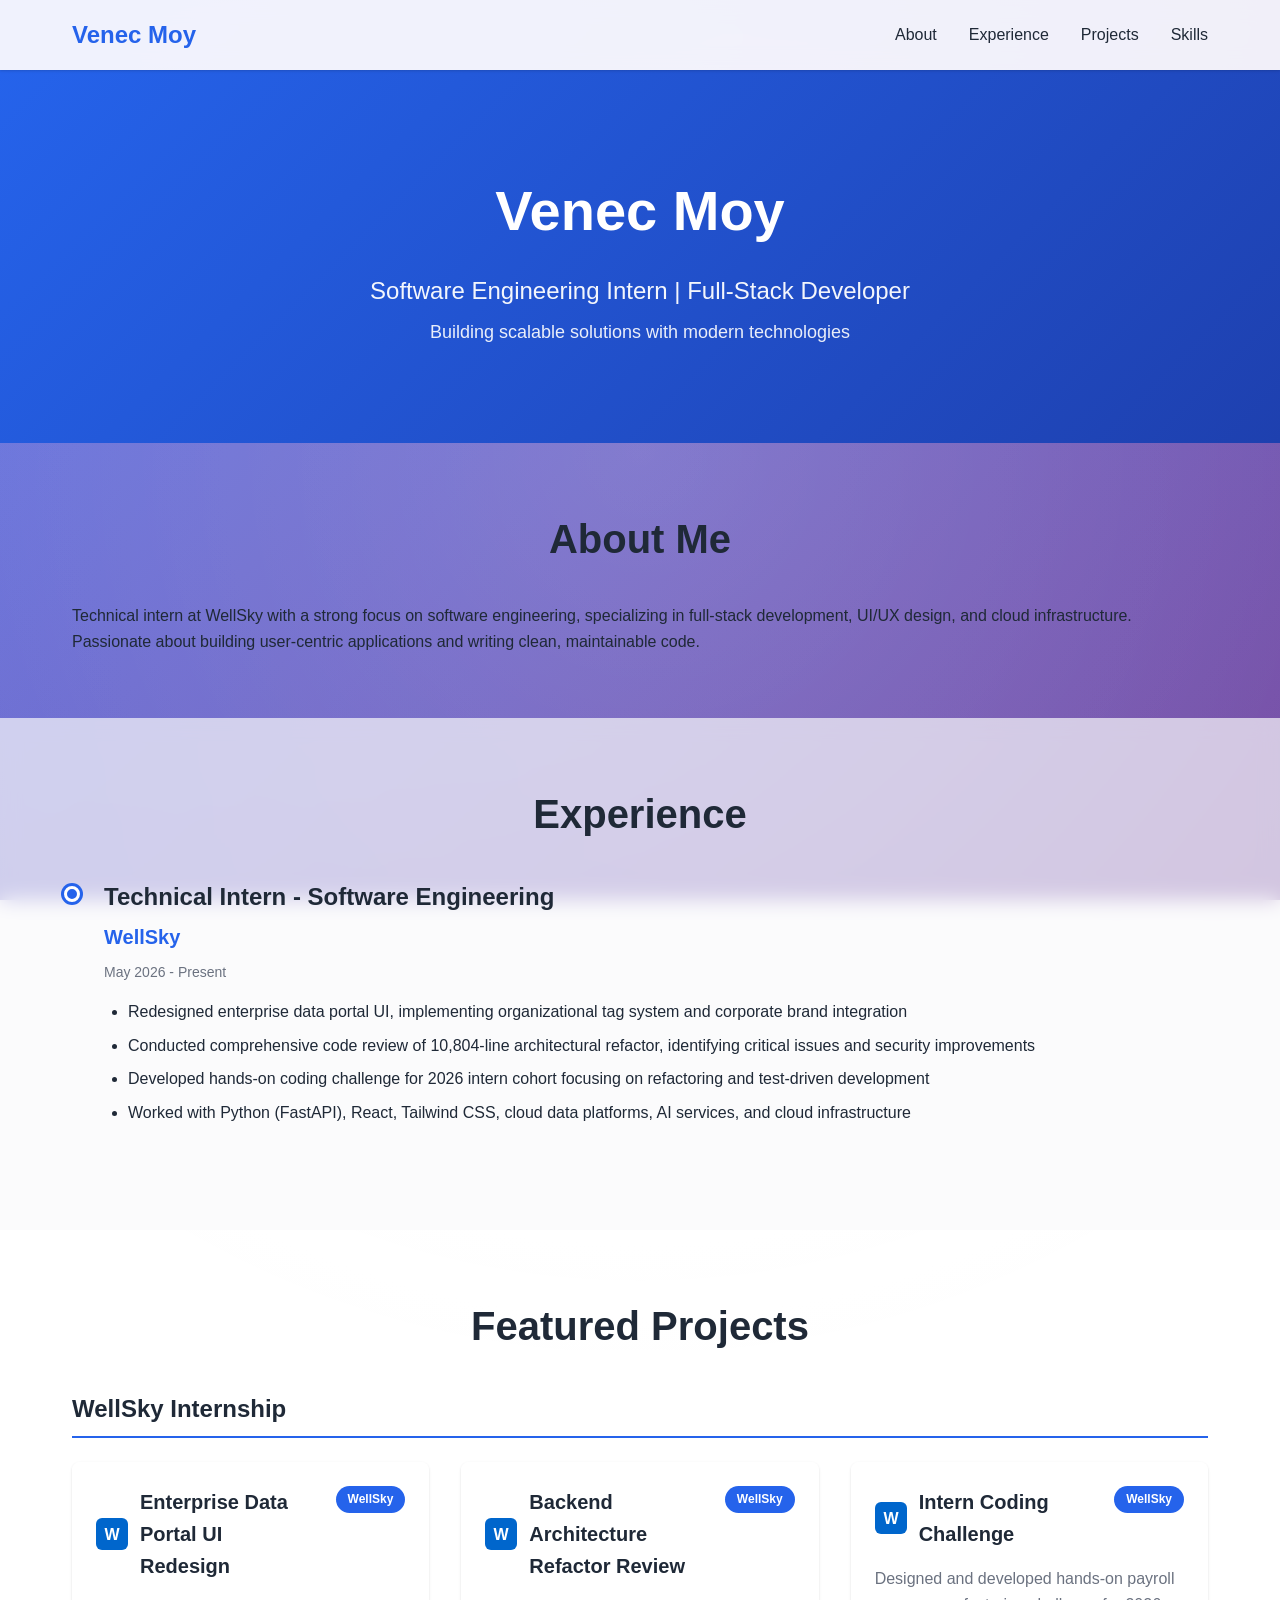
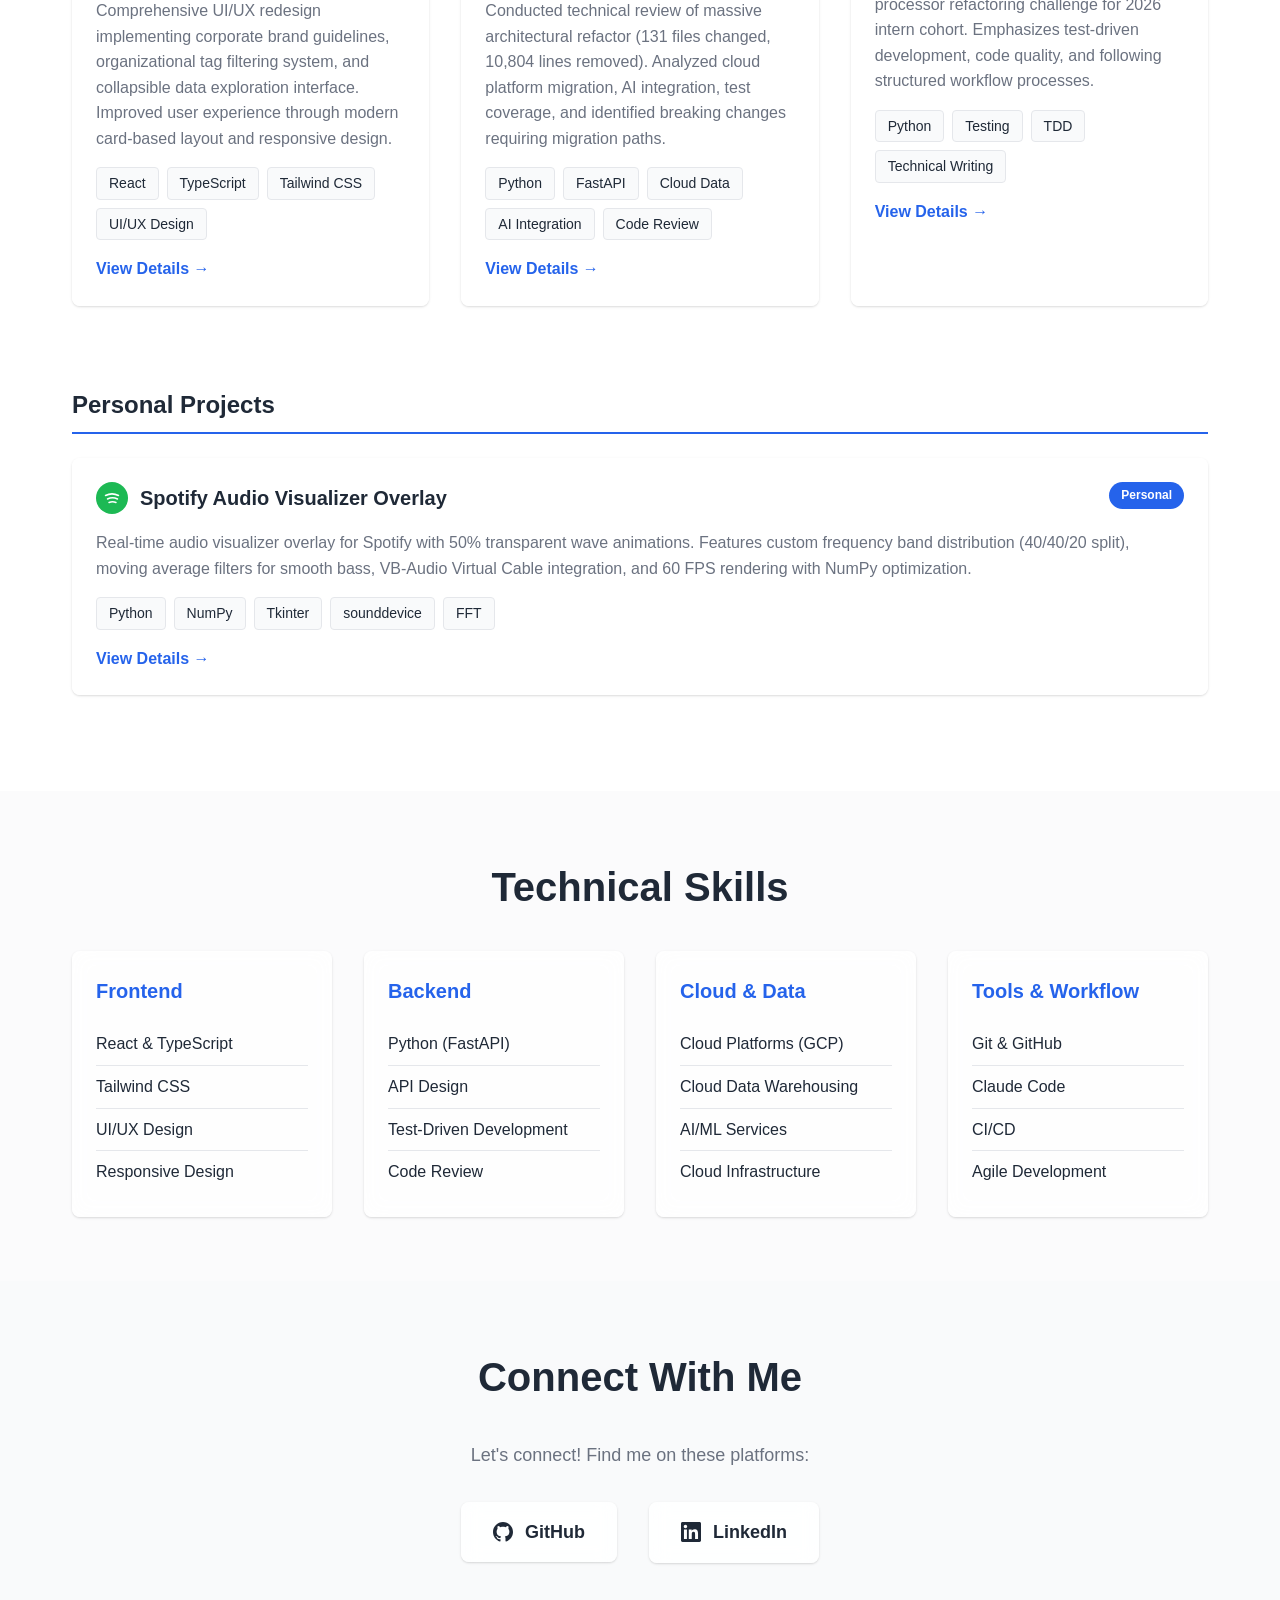
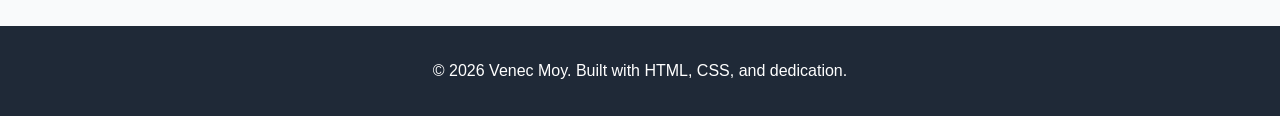
==== commit fb47fb8e: "Unify project structure and add animated backdrop to detail pages - Change Spotify to compact card w" ====
--- a/index.html
+++ b/index.html
@@ -140,9 +140,9 @@
 
             <!-- Personal Projects -->
             <h3 class="project-category-title">Personal Projects</h3>
-            <div class="projects-grid">
-
-                <div class="project-card-full">
+            <div class="projects-grid-compact">
+
+                <div class="project-card">
                     <div class="project-header">
                         <div class="project-title-with-logo">
                             <img src="images/logos/spotify-logo.svg" alt="Spotify" class="project-logo">
@@ -150,7 +150,11 @@
                         </div>
                         <span class="project-tag">Personal</span>
                     </div>
-
+                    <p class="project-description">
+                        Real-time audio visualizer overlay for Spotify with 50% transparent wave animations.
+                        Features custom frequency band distribution (40/40/20 split), moving average filters for smooth bass,
+                        VB-Audio Virtual Cable integration, and 60 FPS rendering with NumPy optimization.
+                    </p>
                     <div class="tech-stack">
                         <span class="tech-tag">Python</span>
                         <span class="tech-tag">NumPy</span>
@@ -158,159 +162,7 @@
                         <span class="tech-tag">sounddevice</span>
                         <span class="tech-tag">FFT</span>
                     </div>
-
-                    <div class="project-full-details">
-                        <div class="detail-section">
-                            <h4>Overview</h4>
-                            <p>
-                                A real-time audio visualizer that creates a transparent overlay at the top of your screen,
-                                displaying smooth waveform visualizations synchronized with Spotify (or any audio) playback. The visualizer
-                                uses FFT (Fast Fourier Transform) to analyze audio frequencies and renders them as flowing
-                                waves across the screen width, with bass frequencies on the left and vocals/highs on the right.
-                            </p>
-                            <div class="highlight-note">
-                                <strong>Key Achievement:</strong> Built a production-ready desktop audio visualizer with
-                                RMS-based silence detection, frequency-mapped visualization, and VB-CABLE integration for
-                                system-wide audio capture—all running at 60 FPS with minimal CPU overhead.
-                            </div>
-                        </div>
-
-                        <div class="detail-section">
-                            <h4>Features</h4>
-                            <ul>
-                                <li><strong>Transparent Overlay:</strong> Full-width window at top of screen with transparent background</li>
-                                <li><strong>Real-Time FFT Analysis:</strong> Fast Fourier Transform visualization of audio frequencies</li>
-                                <li><strong>Frequency-Mapped Waves:</strong> Bass on left, vocals/mids in center, highs on right</li>
-                                <li><strong>Smart Silence Detection:</strong> RMS-based detection that fades to flat when music is paused</li>
-                                <li><strong>Smooth 60 FPS Animation:</strong> Bezier curve smoothing for fluid motion</li>
-                                <li><strong>VB-CABLE Integration:</strong> Captures system-wide audio via virtual audio cable</li>
-                                <li><strong>Always-on-Top:</strong> Stays visible over all applications including fullscreen</li>
-                            </ul>
-                        </div>
-
-                        <div class="detail-section">
-                            <h4>Installation</h4>
-                            <h5>Prerequisites</h5>
-                            <ul>
-                                <li><strong>Python 3.8+</strong> with pip</li>
-                                <li><strong>VB-Audio Virtual Cable</strong> - <a href="https://vb-audio.com/Cable/" target="_blank" style="color: var(--primary-color);">Download here</a></li>
-                            </ul>
-
-                            <h5>Install Dependencies</h5>
-                            <pre class="code-snippet">pip install -r requirements.txt</pre>
-                        </div>
-
-                        <div class="detail-section">
-                            <h4>Setup</h4>
-                            <h5>1. Install VB-Audio Virtual Cable</h5>
-                            <ol>
-                                <li>Download from <a href="https://vb-audio.com/Cable/" target="_blank" style="color: var(--primary-color);">https://vb-audio.com/Cable/</a></li>
-                                <li>Extract and run <code>VBCABLE_Setup_x64.exe</code> as Administrator</li>
-                                <li>Click "Install Driver"</li>
-                                <li><strong>Restart your computer</strong> (required!)</li>
-                            </ol>
-
-                            <h5>2. Configure Windows Audio</h5>
-                            <p><strong>Playback Tab:</strong></p>
-                            <ol>
-                                <li>Right-click speaker icon → "Open Sound settings"</li>
-                                <li>Click "Sound Control Panel"</li>
-                                <li>Right-click <strong>"CABLE Input"</strong> → <strong>"Set as Default Device"</strong></li>
-                                <li>Click "Apply"</li>
-                            </ol>
-
-                            <p><strong>Recording Tab:</strong></p>
-                            <ol>
-                                <li>Right-click <strong>"CABLE Output"</strong> → <strong>"Properties"</strong></li>
-                                <li>Go to <strong>"Listen"</strong> tab</li>
-                                <li>Check <strong>"Listen to this device"</strong></li>
-                                <li>Select your real headphones/speakers from dropdown</li>
-                                <li>Click "Apply" → "OK"</li>
-                            </ol>
-
-                            <p style="margin-top: 1rem;">Now Spotify audio will play through the virtual cable (captured by visualizer) and route back to your headphones (so you can hear it).</p>
-                        </div>
-
-                        <div class="detail-section">
-                            <h4>Usage</h4>
-                            <pre class="code-snippet">python visualizer.py</pre>
-                            <p><strong>Controls:</strong></p>
-                            <ul>
-                                <li><strong>ESC</strong> - Close visualizer</li>
-                            </ul>
-                        </div>
-
-                        <div class="detail-section">
-                            <h4>How It Works</h4>
-                            <h5>Audio Pipeline</h5>
-                            <pre class="code-snippet">Spotify → CABLE Input (virtual speaker)
-    ↓
-CABLE Output (virtual microphone) → Visualizer (FFT)
-    ↓
-Listen Mode → Your Headphones</pre>
-
-                            <h5>Technical Details</h5>
-                            <ul>
-                                <li><strong>Sample Rate:</strong> 44.1 kHz</li>
-                                <li><strong>Chunk Size:</strong> 2048 samples</li>
-                                <li><strong>Wave Points:</strong> 300 frequency bands</li>
-                                <li><strong>Update Rate:</strong> ~60 FPS (16ms intervals)</li>
-                                <li><strong>Frequency Range:</strong> 0 Hz - 8.8 kHz (40% of FFT spectrum)</li>
-                                <li><strong>Silence Threshold:</strong> RMS < 0.001</li>
-                            </ul>
-
-                            <h5>Frequency Distribution</h5>
-                            <ul>
-                                <li><strong>Left 30%:</strong> Bass & kick drums (20-300 Hz) - 1.3x boost</li>
-                                <li><strong>Middle 40%:</strong> Vocals & instruments (300-2000 Hz)</li>
-                                <li><strong>Right 30%:</strong> Hi-hats, cymbals (2-8 kHz)</li>
-                            </ul>
-                        </div>
-
-                        <div class="detail-section">
-                            <h4>Troubleshooting</h4>
-                            <div class="challenge-item">
-                                <strong>No audio in headphones:</strong>
-                                <ul style="margin-top: 0.5rem;">
-                                    <li>Make sure "Listen to this device" is enabled on CABLE Output</li>
-                                    <li>Check that the dropdown is set to your real headphones</li>
-                                </ul>
-                            </div>
-                            <div class="challenge-item">
-                                <strong>Visualizer not reacting:</strong>
-                                <ul style="margin-top: 0.5rem;">
-                                    <li>Verify CABLE Output is enabled in Recording devices</li>
-                                    <li>Make sure Spotify is set to play through CABLE Input</li>
-                                    <li>Check that music is actually playing</li>
-                                </ul>
-                            </div>
-                            <div class="challenge-item">
-                                <strong>Want to go back to normal audio:</strong>
-                                <ul style="margin-top: 0.5rem;">
-                                    <li>Sound settings → Playback → Set your headphones as default again</li>
-                                </ul>
-                            </div>
-                        </div>
-
-                        <div class="detail-section">
-                            <h4>Technical Stack</h4>
-                            <ul>
-                                <li><strong>Python 3.8+</strong></li>
-                                <li><strong>Tkinter</strong> - Transparent overlay window</li>
-                                <li><strong>SoundDevice</strong> - Audio capture</li>
-                                <li><strong>NumPy</strong> - FFT and array operations</li>
-                            </ul>
-                        </div>
-
-                        <div class="github-link-section">
-                            <a href="https://github.com/venecsmoy/spotify-wave-visualizer" target="_blank" class="github-link-btn">
-                                <svg viewBox="0 0 24 24" width="20" height="20" fill="currentColor">
-                                    <path d="M12 0c-6.626 0-12 5.373-12 12 0 5.302 3.438 9.8 8.207 11.387.599.111.793-.261.793-.577v-2.234c-3.338.726-4.033-1.416-4.033-1.416-.546-1.387-1.333-1.756-1.333-1.756-1.089-.745.083-.729.083-.729 1.205.084 1.839 1.237 1.839 1.237 1.07 1.834 2.807 1.304 3.492.997.107-.775.418-1.305.762-1.604-2.665-.305-5.467-1.334-5.467-5.931 0-1.311.469-2.381 1.236-3.221-.124-.303-.535-1.524.117-3.176 0 0 1.008-.322 3.301 1.23.957-.266 1.983-.399 3.003-.404 1.02.005 2.047.138 3.006.404 2.291-1.552 3.297-1.23 3.297-1.23.653 1.653.242 2.874.118 3.176.77.84 1.235 1.911 1.235 3.221 0 4.609-2.807 5.624-5.479 5.921.43.372.823 1.102.823 2.222v3.293c0 .319.192.694.801.576 4.765-1.589 8.199-6.086 8.199-11.386 0-6.627-5.373-12-12-12z"/>
-                                </svg>
-                                View Full Code on GitHub
-                            </a>
-                        </div>
-                    </div>
+                    <a href="projects/spotify-visualizer.html" class="project-link">View Details →</a>
                 </div>
 
             </div>
--- a/styles.css
+++ b/styles.css
@@ -217,8 +217,8 @@
 .project-category-title {
     font-size: 1.5rem;
     color: var(--text-color);
-    margin-top: 3rem;
-    margin-bottom: 1rem;
+    margin-top: 5rem;
+    margin-bottom: 1.5rem;
     padding-bottom: 0.5rem;
     border-bottom: 2px solid var(--primary-color);
     font-weight: 600;
